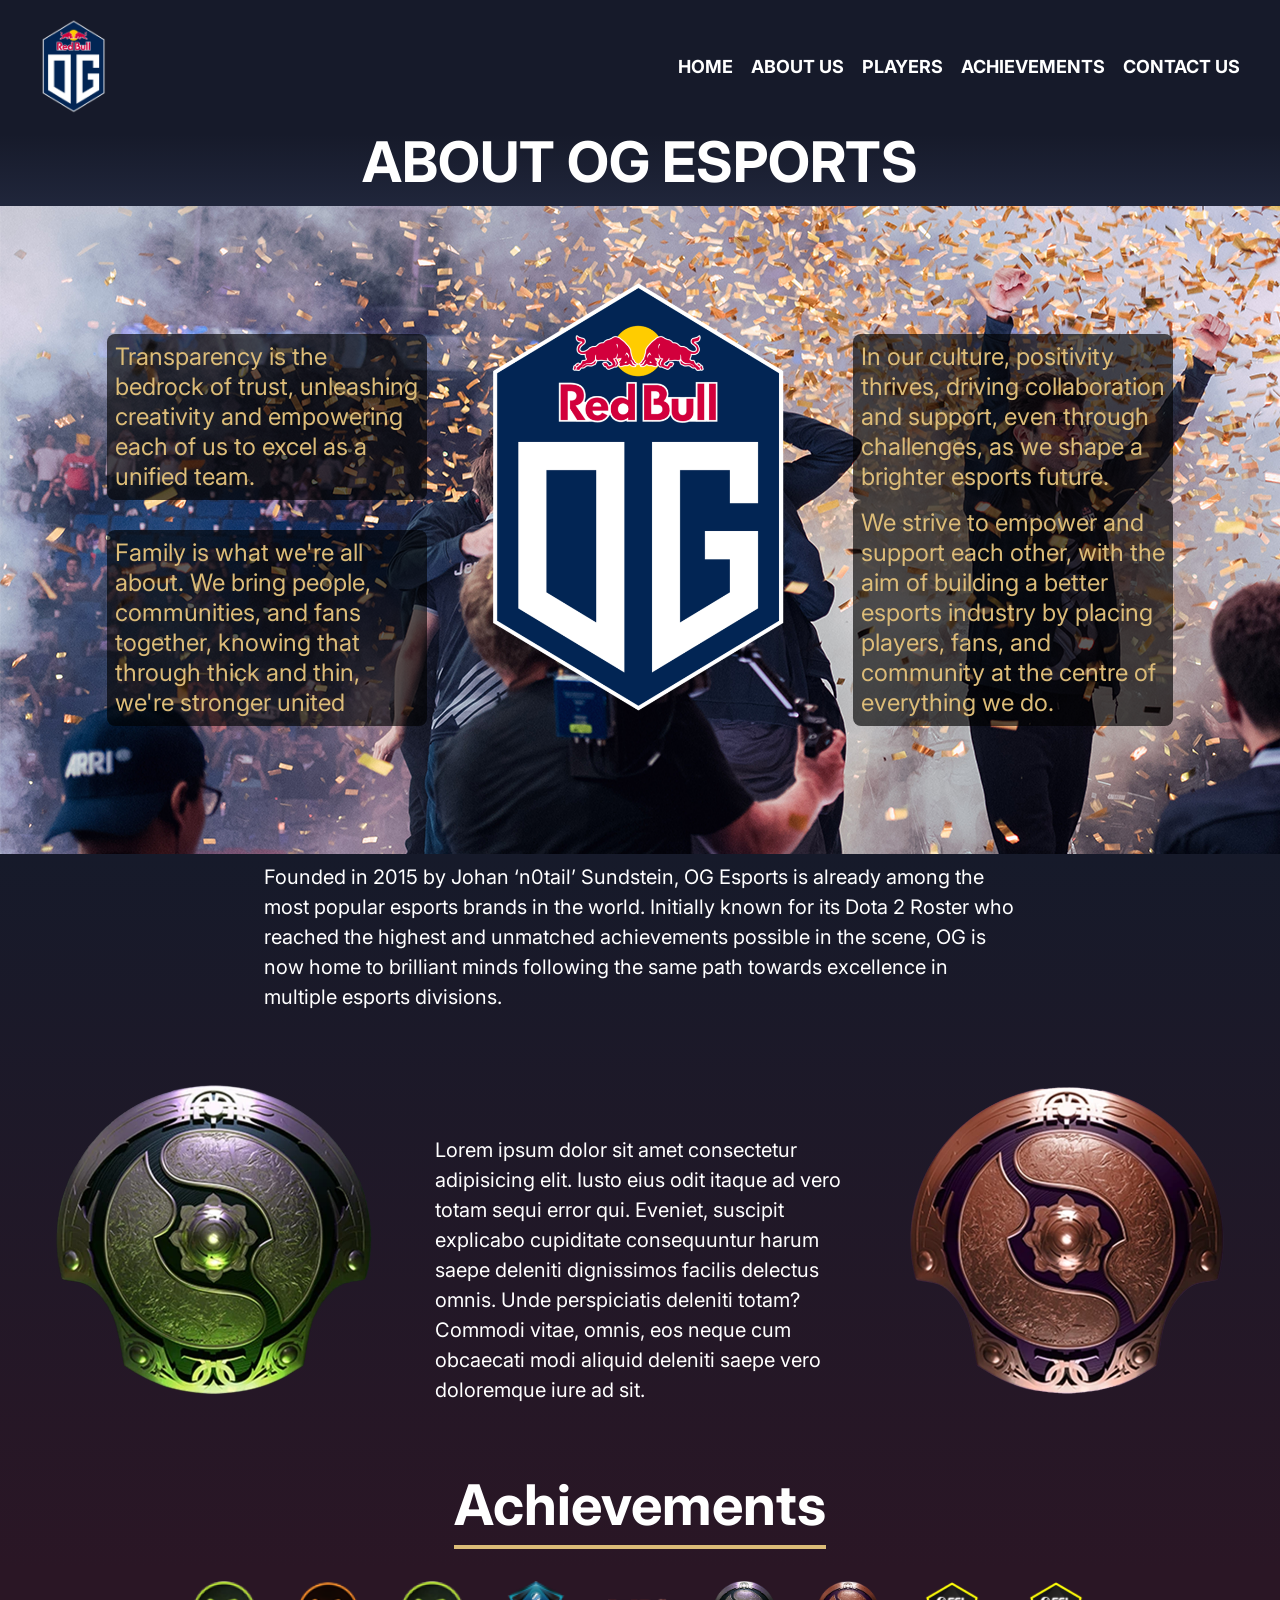
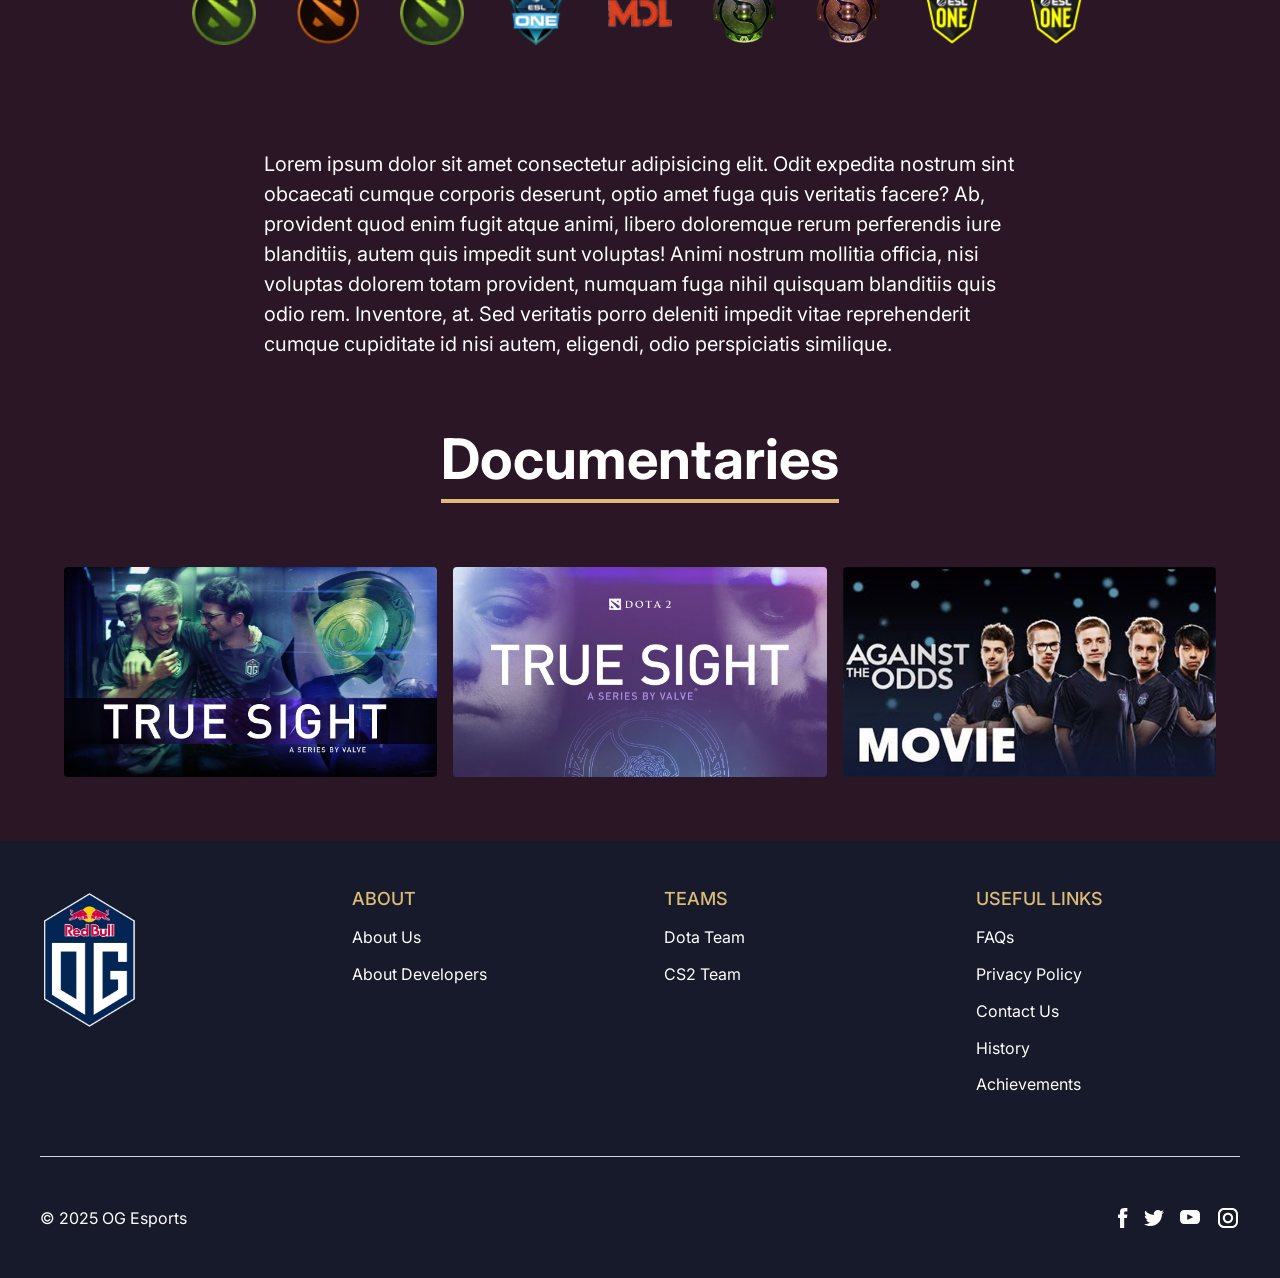
==== about.html @ 4c825ca4 "many improvements" ====
<!DOCTYPE html>
<html lang="en">
<head>
    <meta charset="UTF-8">
    <meta name="viewport" content="width=device-width, initial-scale=1.0">
    <title>About Us</title>
    <link rel="stylesheet" href="style.css">
    <link rel="icon" type="image/x-icon" href="media/og_logo_square_small.png">
</head>
<body>
    <div class="wrapper">
        <header class="header">
            <div class="header__container">
                <a href="index.html" class="header__logo">
                    <img src="media/og_logo_2020.png" alt="logo">
                </a>
                <nav class="header__navbar navbar-header">
                    <ul class="navbar-header__list list-navbar-header">
                        <li class="list-navbar-header__item">
                            <a href="#" class="list-navbar-header__link">home</a>
                        </li>
                        <li class="list-navbar-header__item">
                            <a href="#" class="list-navbar-header__link">about us</a>
                        </li>
                        <li class="list-navbar-header__item">
                            <a href="#" class="list-navbar-header__link">players</a>
                        </li>
                        <li class="list-navbar-header__item">
                            <a href="#" class="list-navbar-header__link">achievements</a>
                        </li>
                        <li class="list-navbar-header__item">
                            <a href="#" class="list-navbar-header__link">contact us</a>
                        </li>
                    </ul>
                </nav>
                <button class="icon-menu"><span></span></button>
            </div>
        </header>
    
        <main>
            <header id="about_header">
                <h1>About OG Esports</h1>
                </header>
                <div id="about_top_wrap">
                    <div id="about_top_side_left">
                        <p>Transparency is the bedrock of trust, unleashing creativity and empowering each of us to excel as a unified team.</p>
                        <p>Family is what we're all about. We bring people, communities, and fans together, knowing that through thick and thin, we're stronger united</p>
                    </div>
                    <img src="media/og_logo_2020.png" alt="">
                    <div id="about_top_side_right">
                        <p>In our culture, positivity thrives, driving collaboration and support, even through challenges, as we shape a brighter esports future.</p>
                        <p>We strive to empower and support each other, with the aim of building a better esports industry by placing players, fans, and community at the centre of everything we do.</p>
                    </div>
                </div>
                <div class="main_gradient">
                <div id="about_mid_wrap">
                    <p>Founded in 2015 by Johan ‘n0tail’ Sundstein, OG Esports is already among the most popular esports brands in the world. Initially known for its Dota 2 Roster who reached the highest and unmatched achievements possible in the scene, OG is now home to brilliant minds following the same path towards excellence in multiple esports divisions.</p>
                    <div id="about_mid_inner_wrap">
                        <img src="media/aegis8.png" alt="">
                        <p>Lorem ipsum dolor sit amet consectetur adipisicing elit. Iusto eius odit itaque ad vero totam sequi error qui. Eveniet, suscipit explicabo cupiditate consequuntur harum saepe deleniti dignissimos facilis delectus omnis. Unde perspiciatis deleniti totam? Commodi vitae, omnis, eos neque cum obcaecati modi aliquid deleniti saepe vero doloremque iure ad sit.</p>
                        <img src="media/aegis9.png" alt="">
                    </div>
                    <div class="history_title">
                        <h2>Achievements</h2>
                    </div>
                    <div id="achievements_wrap">
                        <div>
                            <img src="media/major_1.png" alt="" class="achievements_img">
                            <p class="achievements_dropdown">Frankfurt Major 2015</p>
                        </div>
                        <div>
                            <img src="media/major_2.png" alt="" class="achievements_img">
                            <p class="achievements_dropdown">Manila Major 2016</p>
                        </div>
                        <div>
                            <img src="media/major_1.png" alt="" class="achievements_img">
                            <p class="achievements_dropdown">Boston Major 2016</p>
                        </div>
                        <div>
                            <img src="media/major_3.png" alt="" class="achievements_img">
                            <p class="achievements_dropdown">Kiyv Major 2017</p>
                        </div>
                        <div>
                            <img src="media/mdl.png" alt="" class="achievements_img">
                            <p class="achievements_dropdown">MDL Macau 2017</p>
                        </div>
                        <div>
                            <img src="media/aegis8.png" alt="" class="achievements_img">
                            <p class="achievements_dropdown">The international 2018</p>
                        </div>
                        <div>
                            <img src="media/aegis9.png" alt="" class="achievements_img">
                            <p class="achievements_dropdown">The international 2019</p>
                        </div>
                        <div>
                            <img src="media/ESL_One.png" alt="" class="achievements_img">
                            <p class="achievements_dropdown">ESL One Stockholm Major 2022</p>
                        </div>
                        <div>
                            <img src="media/ESL_One.png" alt="" class="achievements_img">
                            <p class="achievements_dropdown">ESL One Malaysia 2022</p>
                        </div>
                    </div>
                    <p>Lorem ipsum dolor sit amet consectetur adipisicing elit. Odit expedita nostrum sint obcaecati cumque corporis deserunt, optio amet fuga quis veritatis facere? Ab, provident quod enim fugit atque animi, libero doloremque rerum perferendis iure blanditiis, autem quis impedit sunt voluptas! Animi nostrum mollitia officia, nisi voluptas dolorem totam provident, numquam fuga nihil quisquam blanditiis quis odio rem. Inventore, at. Sed veritatis porro deleniti impedit vitae reprehenderit cumque cupiditate id nisi autem, eligendi, odio perspiciatis similique.</p>
                    <div class="history_title">
                        <h2>Documentaries</h2>
                    </div>
                    <div id="doc_wrap">
                        <a href="https://www.youtube.com/watch?v=Bv4CqIxqTMA"><img src="media/ts1.jpg" alt=""></a>
                        <a href="https://www.youtube.com/watch?v=ceQ2XFS1tUo"><img src="media/ts2.jpg" alt=""></a>
                        <a href="https://www.youtube.com/watch?v=bdgTa9ni4S8"><img src="media/ts3.jpg" alt=""></a>
                    </div>
                </div>
            </div>
        </main>
    
        <footer class="footer">
            <div class="footer__container">
                <div class="footer__top top-footer">
                    <div class="top-footer__items">
                        <a href="index.html" class="top-footer__logo">
                            <img src="media/og_logo_2020.png" alt="logo">
                        </a>
                        <div class="top-footer__item">
                            <h4 class="top-footer__title">about</h4>
                            <ul class="top-footer__list list-top-footer">
                                <li class="list-top-footer__item">
                                    <a href="#" class="list-top-footer__link">about us</a>
                                </li>
                                <li class="list-top-footer__item">
                                    <a href="#" class="list-top-footer__link">about developers</a>
                                </li>
                            </ul>
                        </div>
                        <div class="top-footer__item">
                            <h4 class="top-footer__title">teams</h4>
                            <ul class="top-footer__list list-top-footer">
                                <li class="list-top-footer__item">
                                    <a href="#" class="list-top-footer__link">dota team</a>
                                </li>
                                <li class="list-top-footer__item">
                                    <a href="#" class="list-top-footer__link">CS2 team</a>
                                </li>
                            </ul>
                        </div>
                        <div class="top-footer__item">
                            <h4 class="top-footer__title">useful links</h4>
                            <ul class="top-footer__list list-top-footer">
                                <li class="list-top-footer__item">
                                    <a href="#" class="list-top-footer__link">FAQs</a>
                                </li>
                                <li class="list-top-footer__item">
                                    <a href="#" class="list-top-footer__link">Privacy policy</a>
                                </li>
                                <li class="list-top-footer__item">
                                    <a href="#" class="list-top-footer__link">Contact us</a>
                                </li>
                                <li class="list-top-footer__item">
                                    <a href="#" class="list-top-footer__link">History</a>
                                </li>
                                <li class="list-top-footer__item">
                                    <a href="#" class="list-top-footer__link">achievements</a>
                                </li>
                            </ul>
                        </div>
                    </div>
                </div>
                <div class="footer__bottom bottom-footer">
                    <div class="bottom-footer__privacy">&copy; 2025 OG Esports</div>
                    <ul class="bottom-footer__list list-bottom-footer">
                        <li class="list-bottom-footer__item">
                            <a href="https://www.facebook.com/OGDota2/" class="list-bottom-footer__link">
                                <img src="media/facebook.svg" alt="facebook">
                            </a>
                        </li>
                        <li class="list-bottom-footer__item">
                            <a href="https://x.com/ogesports" class="list-bottom-footer__link">
                                <img src="media/twitter.svg" alt="twitter">
                            </a>
                        </li>
                        <li class="list-bottom-footer__item">
                            <a href="https://www.youtube.com/channel/UC0lxu2TmzhqJBkYvqTXVAsw" class="list-bottom-footer__link">
                                <img src="media/youtube.svg" alt="youtube">
                            </a>
                        </li>
                        <li class="list-bottom-footer__item">
                            <a href="https://www.instagram.com/ogesports/" class="list-bottom-footer__link">
                                <img src="media/instagram.svg" alt="instagram">
                            </a>
                        </li>
                    </ul>
                </div>
            </div>
        </footer>
    </div>
    <script src="script.js" defer></script>
</body>
</html>
---- style.css ----
@import url('https://fonts.googleapis.com/css2?family=Inter:ital,opsz,wght@0,14..32,100..900;1,14..32,100..900&family=Roboto:ital,wght@0,100..900;1,100..900&display=swap');
@import url("reset.css");
html{
    scroll-behavior: smooth
}
.wrapper {
    display: flex;
    flex-direction: column;
    min-height: 100%;
    overflow: clip;
}

body{
    font-family: Inter, sans-serif;
}

.wrapper main {
    flex: 1 1 auto;
}

[class*="__container"] {
    max-width: 1232px;
    margin: 0 auto;
    padding-inline: 1rem;
}

.header {
    background-color: #161A2A;
    top: 0;
    left: 0;
    z-index: 50;
    width: 100%;
    padding-block: 18px;
}

.header__container {
    display: flex;
    align-items: center;
    justify-content: space-between;
    column-gap: 1rem;
}

.header__logo {
    position: relative;
    z-index: 3;
    aspect-ratio: 68 / 98;
    width: 68px;
}

.header__logo img {
    max-width: 100%;
    object-fit: contain;
    overflow: hidden;
}

.list-navbar-header {
    display: flex;
    align-items: center;
    column-gap: 18px;
}

.list-navbar-header__link {
    color: #fff;
    text-transform: uppercase;
    font-size: 18px;
    font-weight: 700;
    position: relative;
}

.list-navbar-header__link::before {
    content: '';
    background-color: #fff;
    display: block;
    position: absolute;
    bottom: -5px;
    left: 0;
    width: 0;
    height: 3px;
    transition: all 0.3s ease-in-out;
}

.list-navbar-header__link:hover.list-navbar-header__link::before {
    width: 100%;
}

.icon-menu {
    display: none;
}

/* main */
main{
    min-height: 37.5rem;
}
main .main_gradient{
    background-image: linear-gradient(#161A2A,#2A1625 45%);
    min-height: 37.5rem;
}


/* history */
#history_header{
    display: flex;
    justify-content: center;
}
#history_title{
    color: #fff;
    text-align: center;
    font-size: 3.5rem;
    font-weight: bold;
    display: inline-block;
    border-bottom: solid #dcbc78 4px;
    padding-bottom: 0.75rem;
}

#history_wrapper{
    display: grid;
    grid-template-columns: 1fr 4fr;
    gap: 4rem;
    padding: 6rem;
    padding-top: 4rem;
    color: #fff;
}
#history_years{
    display: flex;
    flex-direction: column;
    gap: 1rem;
    position: sticky;
    top: 5%;
    align-self: flex-start;
}
#history_years a{
    background-color: #161A2A;
    border: 2px #dcbc78 solid;
    text-align: center;
    padding: 1rem 0;
    font-weight: bold;
    display: inline-block;
    margin: 0 17.5%;
}
.year_title_top{
    margin-top: 0 !important;
}
.year_title{
    font-size: 3rem;
    font-weight: bold;
    margin-bottom: 2rem;
    margin-left: 2rem;
    margin-top: 1rem;
    border-top: #dcbc78 solid 4px;
    display: inline-block;
    padding-top: 0.5rem;
}
.history_article1{
    display: grid;
    grid-template-columns: 4fr 3fr;
    gap: 2rem;
}
.history_article1 img{
    max-width: 75%;
    height: auto;
    display: block;
    border-radius: 0.5rem;
}
.history_article1 p{
    line-height: 175%;
    margin-bottom: 1rem;
}
.history_article2{
margin-right: 20%;
}
.history_article2 img{
    max-width: 75%;
    height: auto;
    border-radius: 1rem;
    display: block;
}
.history_article2 p{
    line-height: 175%;
    margin-bottom: 1rem;
}
.history_banner{
    width: 75%;
    height: auto;
    margin-left: 5%;
    border-radius: 0.5rem;
    margin-bottom: 1.5rem;
}
.year_selected{
    background-color: #0c0f1d !important;
}
/* about */
#about_header{
    display: flex;
    justify-content: center;
    background-image: linear-gradient(#161A2A,#20263b);
}
#about_header h1{
    text-transform: uppercase;
    color: #fff;
    text-align: center;
    font-size: 3.5rem;
    font-weight: bold;
    display: inline-block;
    /* border-bottom: solid #dcbc78 4px; */
    padding-bottom: 1rem;
}
#about_top_wrap{
    padding: 4rem 0;
    display: grid;
    grid-template-columns: 1fr 1fr 1fr;
    background-image: url(media/about.png);
}

#about_top_wrap img{
    height: auto;
    max-width: 75%;
    margin-left: auto;
    margin-right: auto;
}
#about_top_side_left{
    display: flex;
    flex-direction: column;
    justify-content: space-between;
    margin: 15% 25%;
    margin-right: 0;
}
#about_top_side_right{
    display: flex;
    flex-direction: column;
    justify-content: space-between;
    margin: 15% 25%;
    margin-left: 0;
}
#about_top_wrap p {
    font-size: 1.5rem;
    color: #dcbc78;
    line-height: 125%;
    background-color: #000000a4;
    padding: 0.5rem;
    border-radius: 0.5rem;
}
#about_mid_wrap p{
    font-size: 1.25rem;
    color: #fff;
    line-height: 150%;
    padding: 0.5rem;
    border-radius: 0.5rem;
    margin: 0 20%;
}
#about_mid_inner_wrap{
    margin-top: 4rem;
    display: grid;
    grid-template-columns: 1fr 1fr 1fr;
}
#about_mid_inner_wrap img{
    height: auto;
    width: 75%;
    margin: 0 auto;
}
#about_mid_inner_wrap p{
    margin: 0;
    margin-top: 10%;
}
#achievements_wrap{
    margin-top: 2rem;
    margin-bottom: 6rem;
    display: flex;
    justify-content: center;
    gap: 2.5rem;
}
#achievements_wrap img{
    height: auto;
    width: 4rem;
}
.history_title{
    display: flex;
    justify-content: center;
}

.history_title h2{
    color: #fff;
    text-align: center;
    font-size: 3.5rem;
    font-weight: bold;
    display: inline-block;
    border-bottom: solid #dcbc78 4px;
    padding-bottom: 0.75rem;
    margin-top: 4rem;
}
.achievements_img{
    position: relative;
    transition: ease 300ms;
}
.achievements_dropdown{
    position: absolute;
    transform: translate(-37.5%, 1rem);
    background-color: #00000044;
    margin: 0 !important;
    padding: 1rem !important;
    z-index: 1;
    text-align: center;
    overflow: hidden;
    transition: ease 250ms;
    opacity: 0;
}
.achievements_img:hover + .achievements_dropdown{
    opacity: 1;
    transition: ease 250ms;
}
.achievements_img:hover{
    transform: translateY(-0.5rem);
    transition: ease 300ms;
}
#doc_wrap{
    margin: 0 5%;
    margin-top: 4rem;
    padding-bottom: 4rem;
    display: grid;
    grid-template-columns: 1fr 1fr 1fr;
    gap: 1rem;
}
#doc_wrap img{
    height: auto;
    max-width: 100%;
    border-radius: 0.25rem;
    transition: ease 250ms;
}
#doc_wrap img:hover{
    filter: brightness(0.675);
    transition: ease 250ms;
}
/* footer */

.footer {
    padding-block: 48px;
    background-color: #161A2A;
    color: #fff;
}

.top-footer {
    padding-bottom: 60px;
}

.top-footer__items {
    display: grid;
    grid-template-columns: repeat(auto-fit, minmax(min(217px, 100%), 1fr));
    gap: 48px;
    align-items: start;
}

.top-footer__logo {
    max-width: 100px;
}

.top-footer__logo img {
    max-width: 100%;
    object-fit: contain;
}

.top-footer__title {
    color: #dcbc78;
    font-weight: 500;
    font-size: 18px;
    line-height: 1.12; /* 18/16 */
    text-transform: uppercase;
    position: relative;
}

.top-footer__title::after {
    content: "";
    background-image: url("./media/arrow.svg");
    background-repeat: no-repeat;
    background-size: contain;
    width: 12px;
    min-height: 12px;
    position: absolute;
    display: none; 
    transition: transform 0.2s;
}

.top-footer__title:not(:last-child) {
    margin-bottom: 18px;
}

.list-top-footer {
    display: grid;
    row-gap: 15px;
}

.list-top-footer__link {
    line-height: 1.37;
    text-transform: capitalize;
    position: relative;
}

.list-top-footer__link::before {
    content: '';
    background-color: #fff;
    display: block;
    position: absolute;
    bottom: -5px;
    left: 0;
    width: 0;
    height: 3px;
    transition: all 0.3s ease-in-out;
}

.list-top-footer__link:hover.list-top-footer__link::before {
    width: 100%;
}

.bottom-footer {
    padding-top: 49px;
    border-top: 1px solid #CBD5E1;
    display: flex;
    justify-content: space-between;
    align-items: center;
    column-gap: 16px;
    row-gap: 24px;
}

.list-bottom-footer {
    display: flex;
    align-items: center;
    gap: 16px;
    flex-wrap: wrap;
}

.list-bottom-footer__link img {
    transition: transform 0.4s;
    aspect-ratio: 1 / 1;
    max-width: 100%;
}

.list-bottom-footer__link:hover img {
    transform: scale(1.3);
}



@media (max-width: 767.98px) {
    .navbar-header {
        position: fixed;
        top: 0;
        left: -100%;
        width: 100%;
        height: 100%;
        background-color: #161A2A;
        padding-top: 175px;
        padding-bottom: 30px;
        padding-inline: 15px;
        overflow: auto;
        transition: left 0.3s;
    }

    .navbar-header::before {
        content: "";
        position: fixed;
        z-index: 10;
        height: 128px;
        width: 100%;
        top: 0;
        left: 0;
        visibility: hidden;
        transition: visibility 0.3s;
        background-color: #0c0f1d;
        box-shadow:
			0px 25px 50px -12px rgba(0, 0, 0, 0.25),
			0px 0px 15px 0px rgba(0, 0, 0, 0.07);
    }

    .list-navbar-header {
        padding-top: 30px;
        flex-direction: column;
        column-gap: 0;
        justify-content: center;
        align-items: flex-end;
        row-gap: 27px;
    }

    .list-navbar-header__link {
        font-size: 25px;
    }

    .icon-menu {
        display: block;
        width: 48px;
        height: 48px;
        position: relative;
        z-index: 3;
    }

    .icon-menu::before,
    .icon-menu::after,
    .icon-menu span {
        display: block;
        content: "";
        position: absolute;
        height: 2px;
        width: 100%;
        background-color: #fff;
        border-radius: 8px;
        transition: transform 0.4s;
    }


    .icon-menu::before {
        top: 10px;
        left: 0px;
    }

    .icon-menu::after {
        bottom: 10px;
        right: 0px;
    }
    .icon-menu span {
        top: 50%;
        left: 50%;
        transform: translate(-50%, -50%);
    }

    .open-menu .navbar-header {
        left: 0;
    }
    .open-menu .navbar-header::before {
        visibility: visible;
    }
    .open-menu .icon-menu span {
        transform: translate(-50%, -50%) rotate(45deg);
    }

    .open-menu .icon-menu::before {
        transform: rotate(45deg);
        top: 50%; 
    }

    .open-menu .icon-menu::after {
        transform: rotate(-45deg);
        bottom: 50%; 
    }
    #history_wrapper{
        display: block;
        padding: 0.75rem;
    }
    #history_wrapper p{
        font-size: 1.25rem;
    }
    #history_years{
        display: none;
    }
    #history_title{
        margin-top: 1rem;
        font-size: 2rem;
        line-height: 125%;
    }
    .year_title_top{
        border: 0;
    }
    .history_article1{
        display: block;
    }
    .history_article2 {
        margin: 0;
    }
    .history_article1 img{
        display: none;
    }
    .history_banner{
        width: 95%;
        margin-left: auto;
        margin-right: auto;
        display: block;
    }
    .year_title{
        margin-left: 37.5%;
        text-align: center;
        
    }
}

@media (max-width: 600px) {
    .bottom-footer {
        flex-direction: column;
    }
    .bottom-footer__privacy {
        font-size: 14px;
        text-align: center;
    }
}

@media (max-width: 513px) {
    .top-footer__items {
        justify-items: stretch;
        text-align: center;
    }

    .top-footer__logo {
        justify-self: center;
    }

    .top-footer__title {
        width: 100%;
        border-top: 1px solid #CBD5E1;
        border-bottom: 1px solid #CBD5E1;
        padding-block: 15px;
    }

    .top-footer__title::after {
        display: block;
        top: 50%;
        right: 10px;
        transform: translate(0, -50%);
    }

    .list-top-footer {
        max-height: 0;
        overflow: hidden;
        transition: max-height 0.2s ease-out;
    }

    .top-footer__title.active.top-footer__title::after {
        transform: rotate(90deg);
    }

}
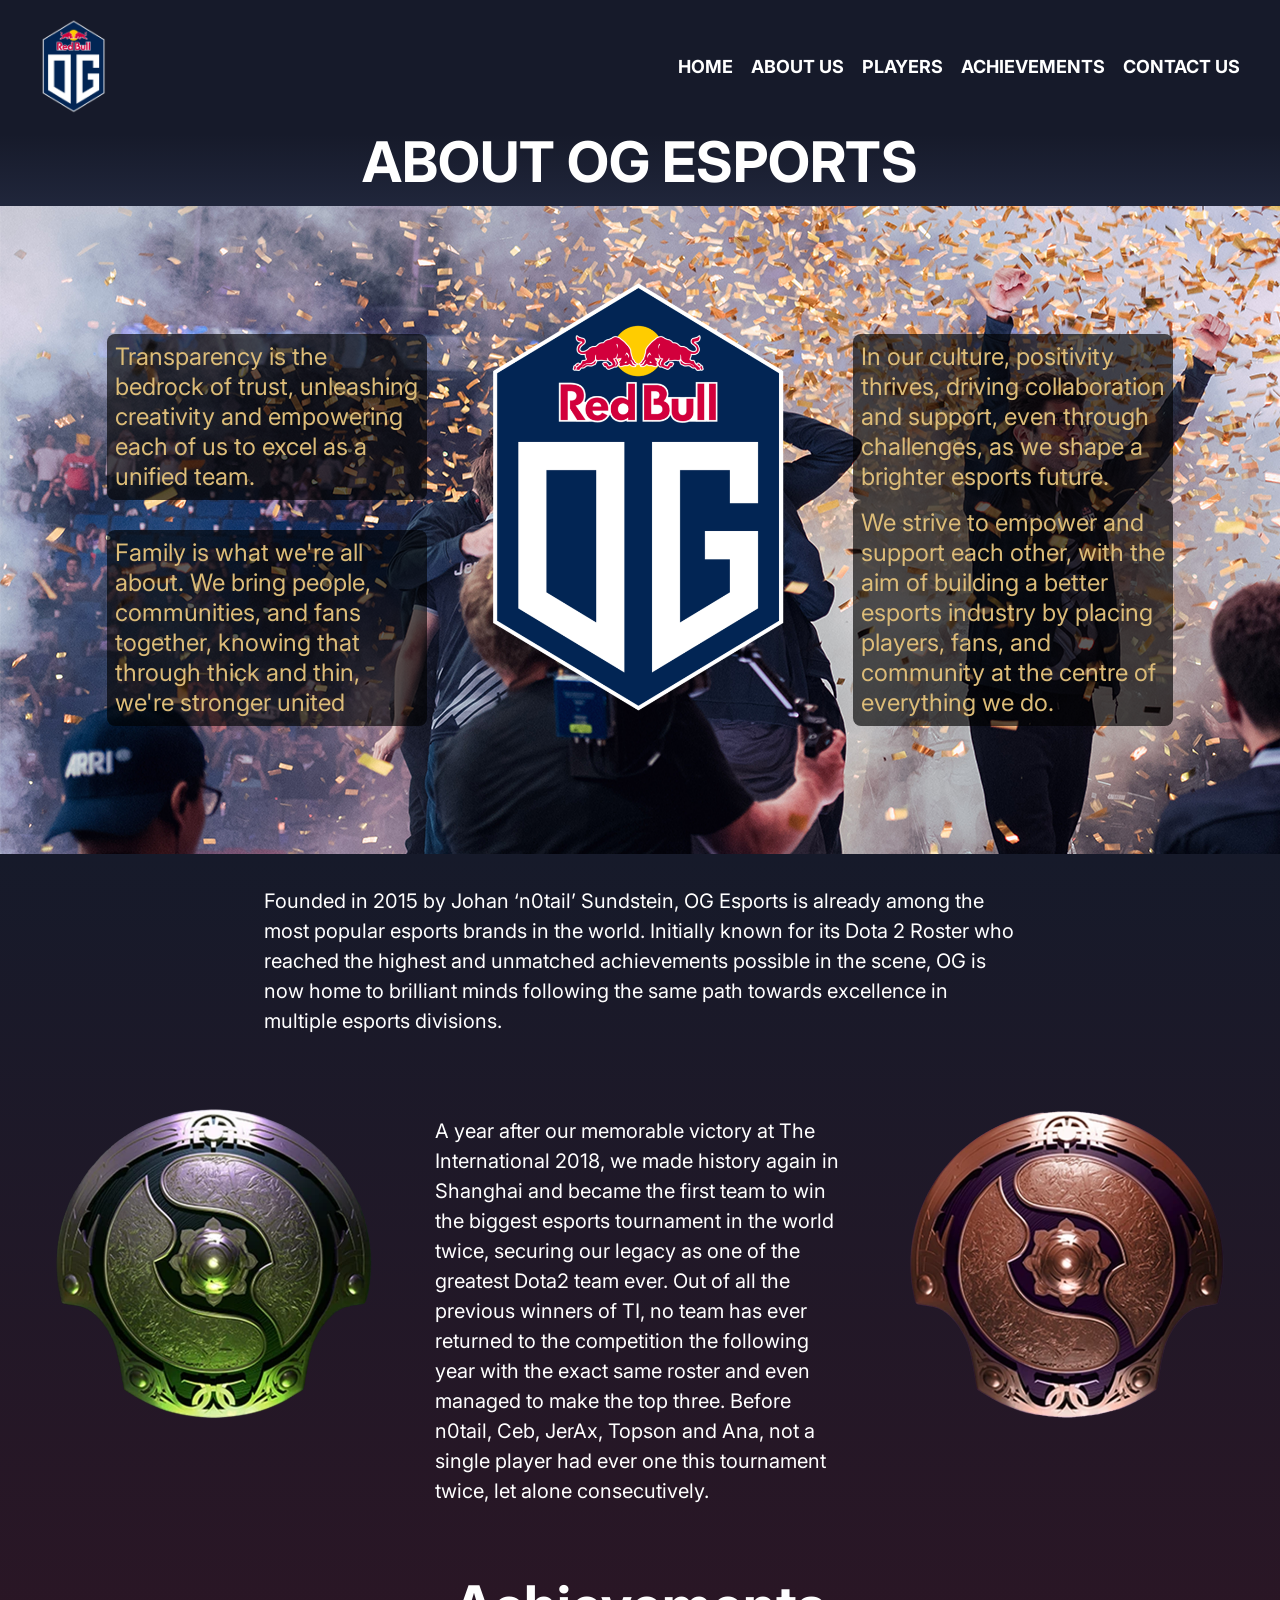
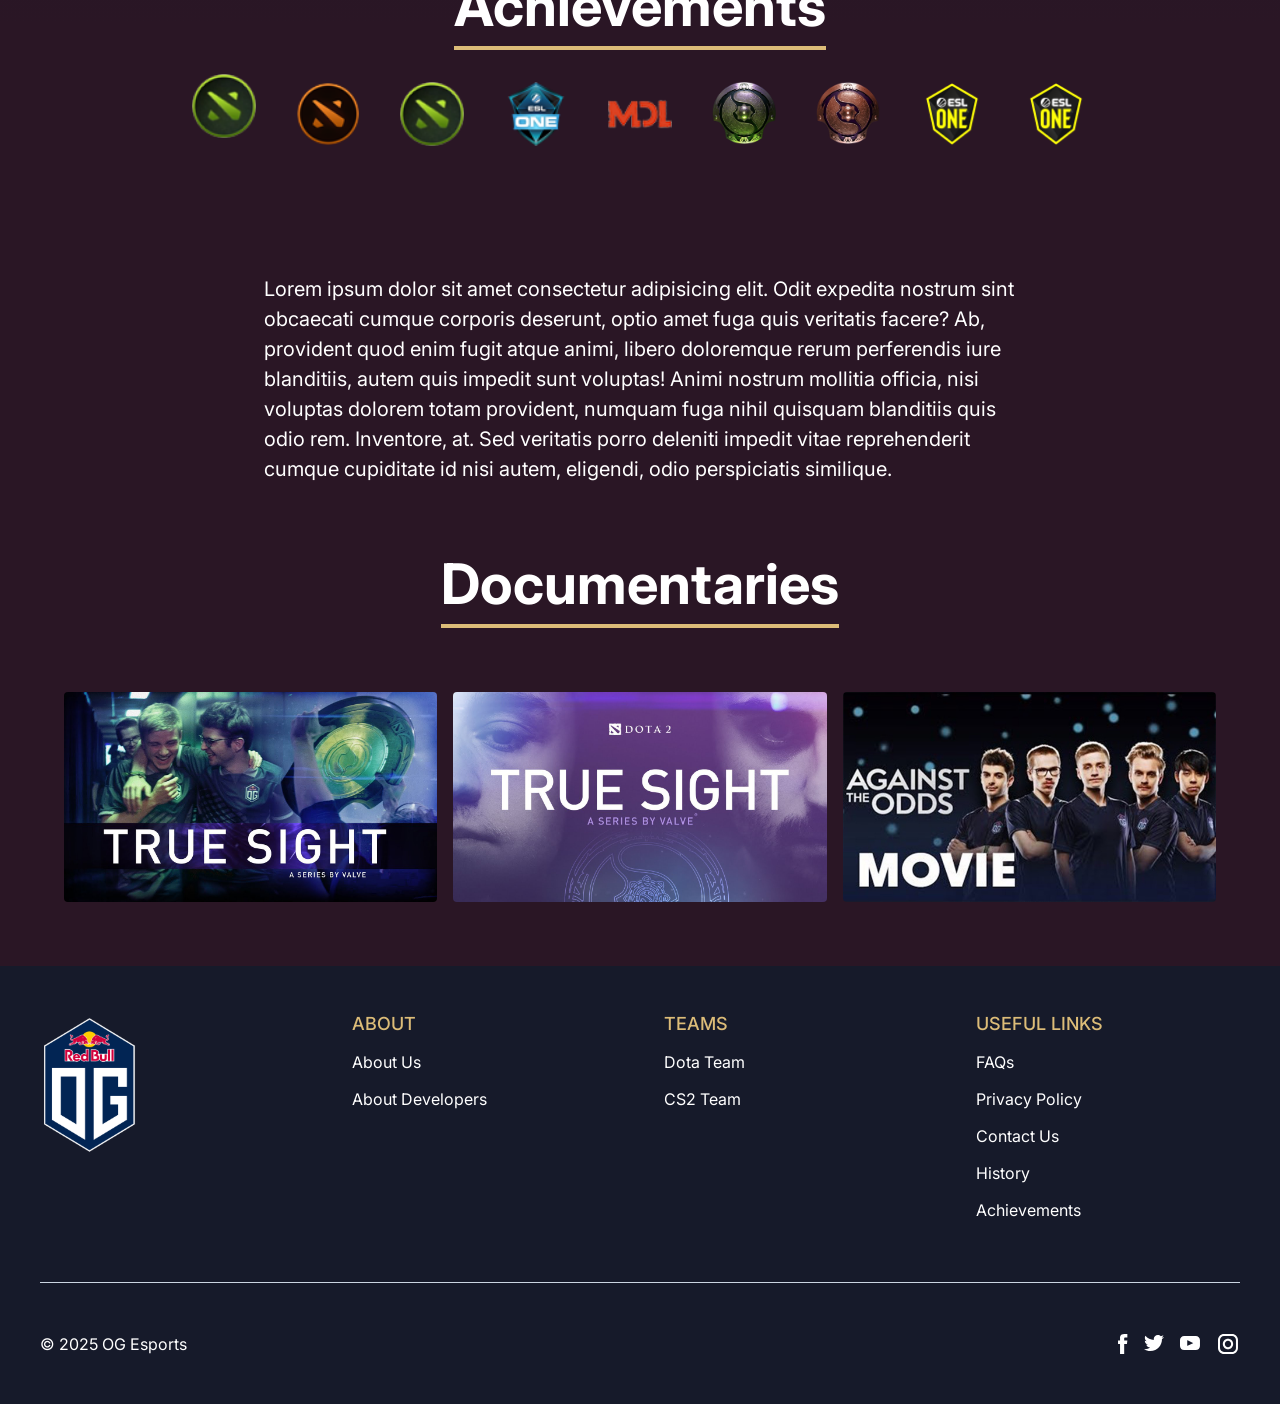
==== commit cd0014dc: "add part of the text and a script to make achievement images move up after an interval" ====
--- a/about.html
+++ b/about.html
@@ -57,7 +57,7 @@
                     <p>Founded in 2015 by Johan ‘n0tail’ Sundstein, OG Esports is already among the most popular esports brands in the world. Initially known for its Dota 2 Roster who reached the highest and unmatched achievements possible in the scene, OG is now home to brilliant minds following the same path towards excellence in multiple esports divisions.</p>
                     <div id="about_mid_inner_wrap">
                         <img src="media/aegis8.png" alt="">
-                        <p>Lorem ipsum dolor sit amet consectetur adipisicing elit. Iusto eius odit itaque ad vero totam sequi error qui. Eveniet, suscipit explicabo cupiditate consequuntur harum saepe deleniti dignissimos facilis delectus omnis. Unde perspiciatis deleniti totam? Commodi vitae, omnis, eos neque cum obcaecati modi aliquid deleniti saepe vero doloremque iure ad sit.</p>
+                        <p>A year after our memorable victory at The International 2018, we made history again in Shanghai and became the first team to win the biggest esports tournament in the world twice, securing our legacy as one of the greatest Dota2 team ever. Out of all the previous winners of TI, no team has ever returned to the competition the following year with the exact same roster and even managed to make the top three. Before n0tail, Ceb, JerAx, Topson and Ana, not a single player had ever one this tournament twice, let alone consecutively.</p>
                         <img src="media/aegis9.png" alt="">
                     </div>
                     <div class="history_title">
@@ -65,7 +65,7 @@
                     </div>
                     <div id="achievements_wrap">
                         <div>
-                            <img src="media/major_1.png" alt="" class="achievements_img">
+                            <img src="media/major_1.png" alt="" class="achievements_img" id="about_image_first">
                             <p class="achievements_dropdown">Frankfurt Major 2015</p>
                         </div>
                         <div>
--- a/style.css
+++ b/style.css
@@ -246,6 +246,7 @@
     padding: 0.5rem;
     border-radius: 0.5rem;
     margin: 0 20%;
+    padding-top: 2rem;
 }
 #about_mid_inner_wrap{
     margin-top: 4rem;
@@ -259,7 +260,7 @@
 }
 #about_mid_inner_wrap p{
     margin: 0;
-    margin-top: 10%;
+    padding-top: 0.5rem;
 }
 #achievements_wrap{
     margin-top: 2rem;
@@ -310,6 +311,11 @@
 .achievements_img:hover{
     transform: translateY(-0.5rem);
     transition: ease 300ms;
+}
+.achievements_img_idle{
+    transform: translateY(-0.5rem);
+    transition: ease 300ms;
+
 }
 #doc_wrap{
     margin: 0 5%;
@@ -576,6 +582,56 @@
         text-align: center;
         
     }
+    #about_header h1{
+        font-size: 2.5rem;
+        padding: 2rem 0;
+    }
+    #achievements_wrap{
+        flex-direction: column;
+        align-items: flex-start;
+    }
+    #achievements_wrap img{
+        margin-left: 1rem;
+    }
+    #achievements_wrap img:hover{
+        transform: translateY(0);
+    }
+    #achievements_wrap div{
+        display: flex;
+        justify-content: center;
+        gap: 1.5rem;
+    }
+    .achievements_dropdown{
+        position: static;
+        opacity: 1;
+        transform: translate(0, 0);
+        padding: 1rem 0.5rem !important;
+    }
+    #about_top_wrap{
+        grid-template-columns: 1fr;
+        background-image: url(media/about_mobile.png);
+    }
+    #about_top_wrap img{
+        grid-row: 1 / 2;
+    }
+    #about_top_side_left{
+        margin: 0 2.5%;
+    }
+    #about_top_side_right{
+        margin: 0 2.5%;
+    }
+    #about_top_wrap p{
+        margin-bottom: 2rem;
+    }
+    #about_mid_wrap p{
+        margin: 0 2.5%;
+    }
+    #about_mid_inner_wrap{
+        grid-template-columns: 1fr;
+    }
+    #doc_wrap{
+        grid-template-columns: 1fr;
+    }
 }
 
 @media (max-width: 600px) {
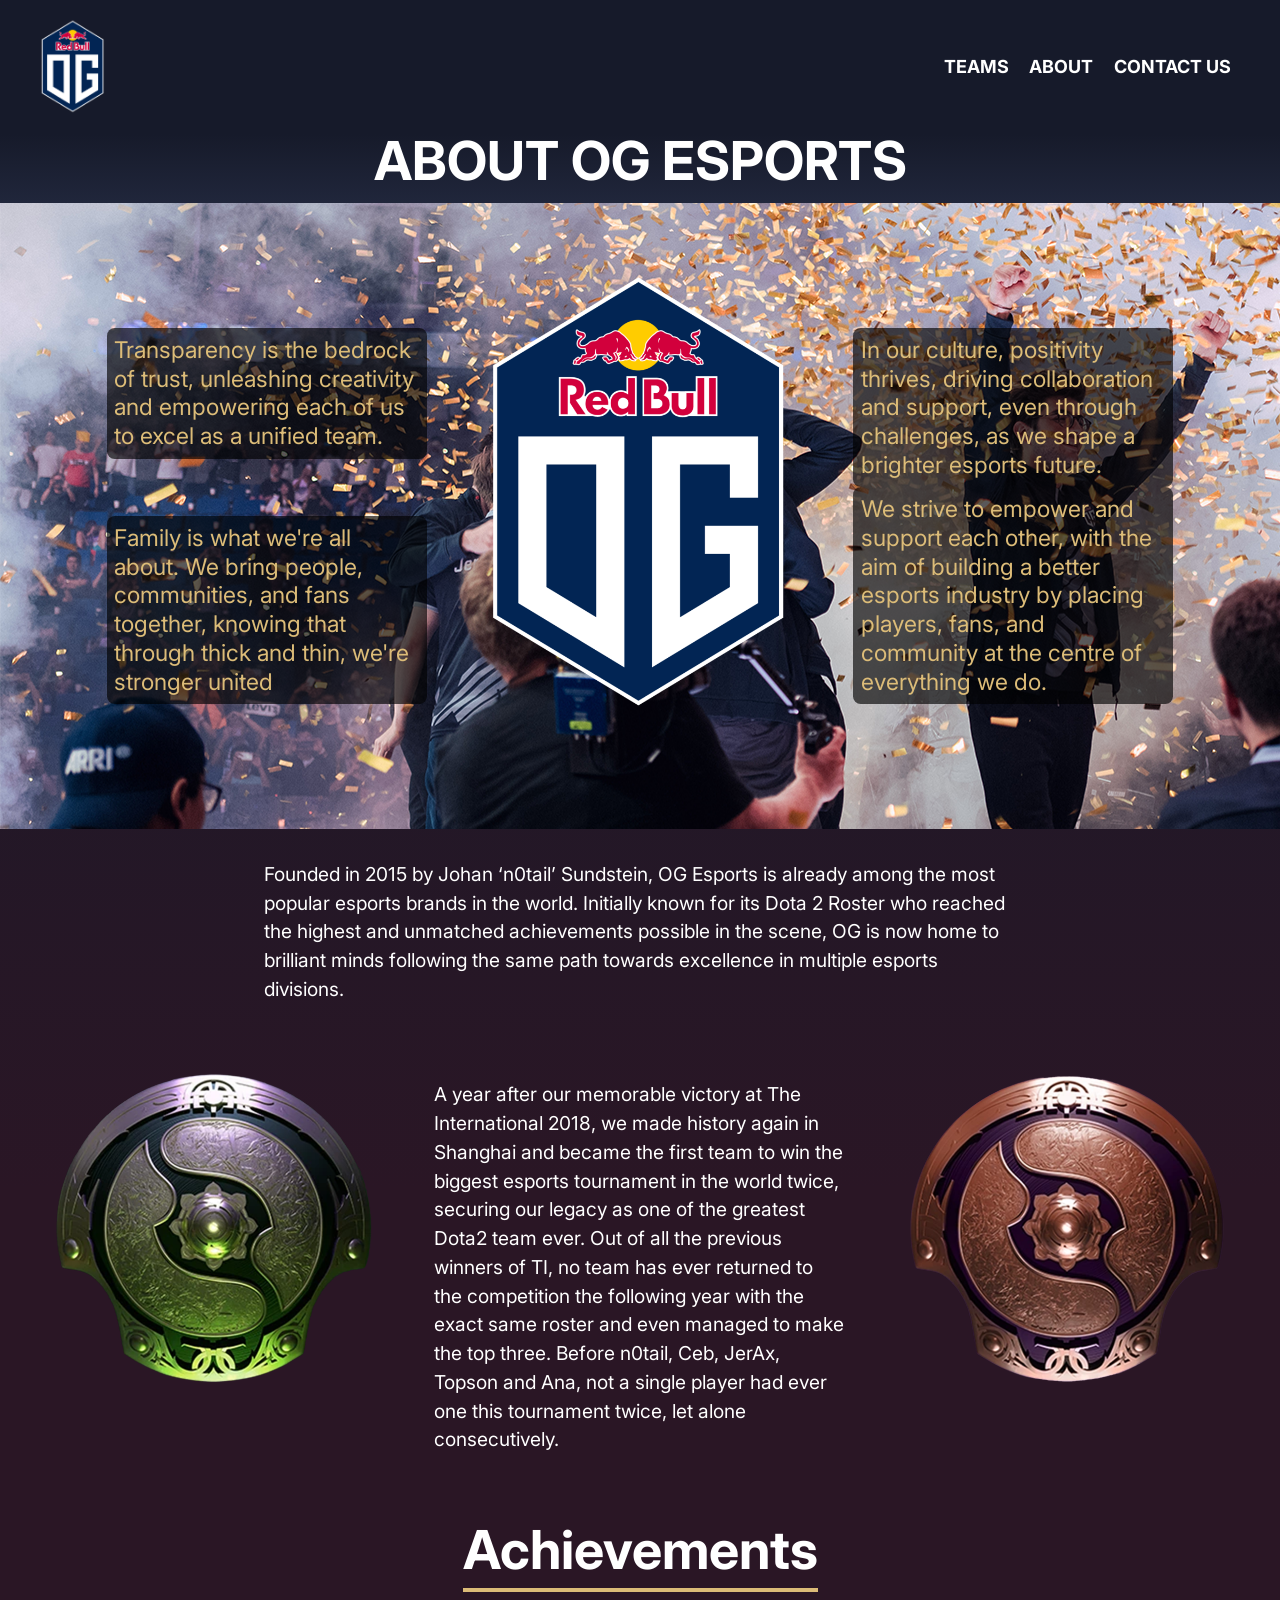
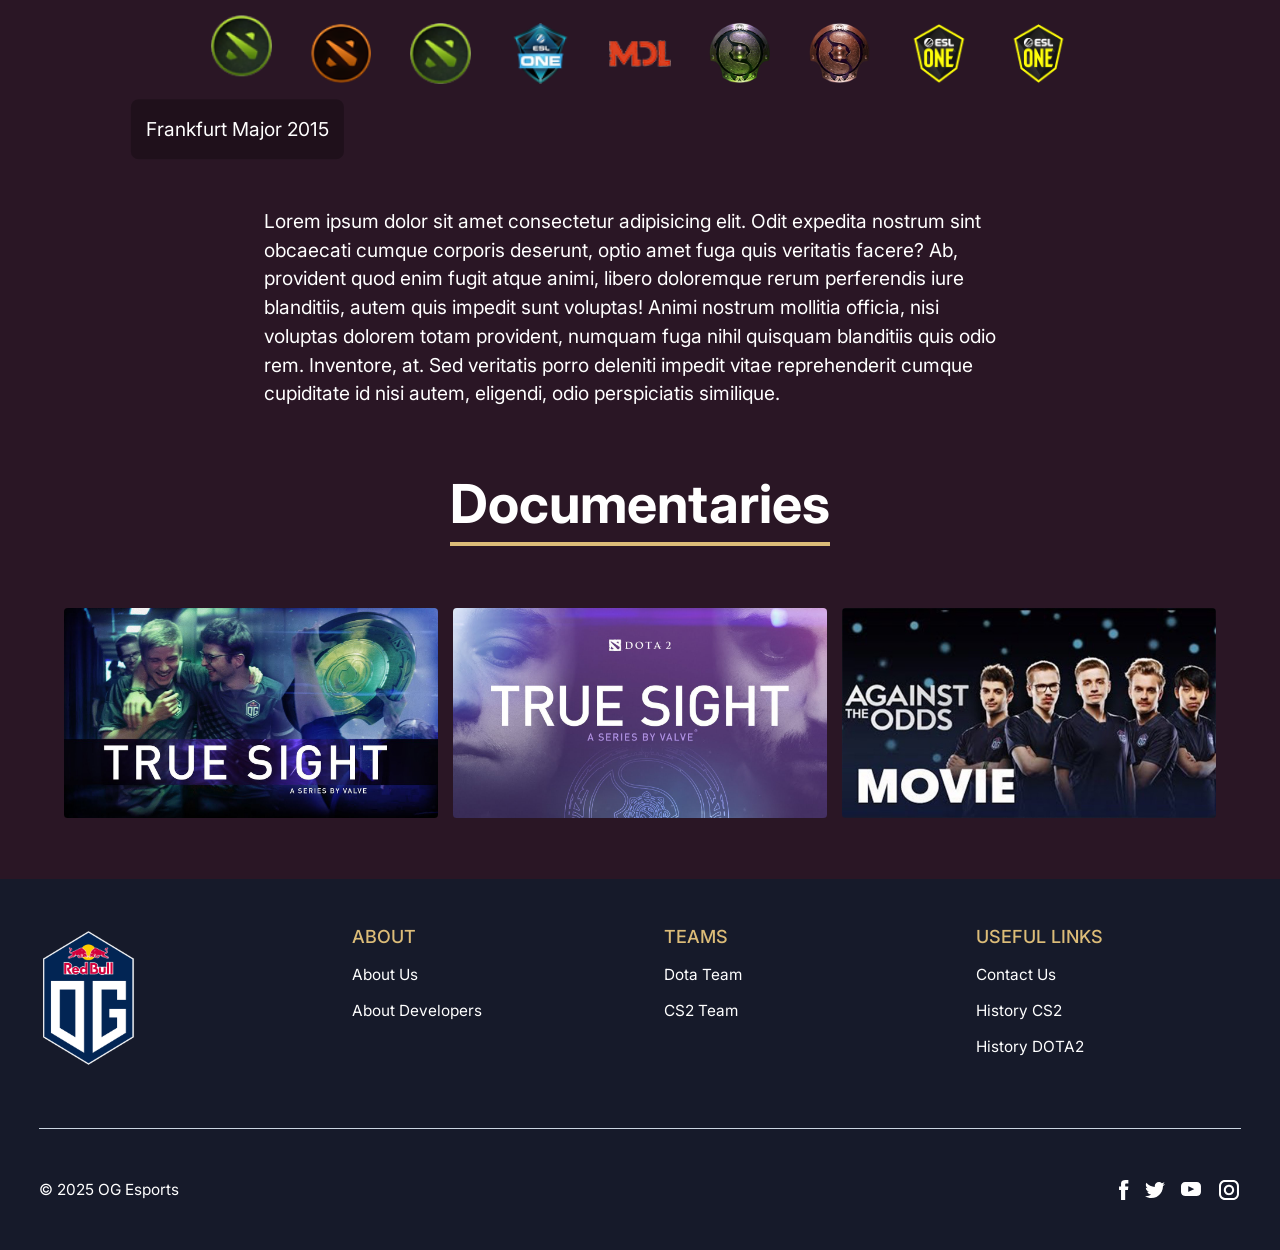
==== commit d37ed372: "fill links + drop bar" ====
--- a/about.html
+++ b/about.html
@@ -9,7 +9,7 @@
 </head>
 <body>
     <div class="wrapper">
-        <header class="header">
+        <header id="header" class="header">
             <div class="header__container">
                 <a href="index.html" class="header__logo">
                     <img src="media/og_logo_2020.png" alt="logo">
@@ -17,19 +17,24 @@
                 <nav class="header__navbar navbar-header">
                     <ul class="navbar-header__list list-navbar-header">
                         <li class="list-navbar-header__item">
-                            <a href="#" class="list-navbar-header__link">home</a>
+                            <a href="./teams_frontpage.html" class="list-navbar-header__link">Teams</a>
                         </li>
                         <li class="list-navbar-header__item">
-                            <a href="#" class="list-navbar-header__link">about us</a>
+                            <span class="list-navbar-header__link">About</span>
+                            <ul class="header__bottom-list">
+                                <li class="header__bottom-list-item">
+                                    <a class="header__bottom-list-link" href="./about.html">About Us</a>
+                                </li>
+                                <li class="header__bottom-list-item">
+                                    <a class="header__bottom-list-link" href="./history_cs.html">History CS2</a>
+                                </li>
+                                <li class="header__bottom-list-item">
+                                    <a class="header__bottom-list-link" href="./history.html">History DOTA2</a>
+                                </li>
+                            </ul>
                         </li>
                         <li class="list-navbar-header__item">
-                            <a href="#" class="list-navbar-header__link">players</a>
-                        </li>
-                        <li class="list-navbar-header__item">
-                            <a href="#" class="list-navbar-header__link">achievements</a>
-                        </li>
-                        <li class="list-navbar-header__item">
-                            <a href="#" class="list-navbar-header__link">contact us</a>
+                            <a href="./contacts.html" class="list-navbar-header__link">Contact us</a>
                         </li>
                     </ul>
                 </nav>
@@ -125,7 +130,7 @@
                             <h4 class="top-footer__title">about</h4>
                             <ul class="top-footer__list list-top-footer">
                                 <li class="list-top-footer__item">
-                                    <a href="#" class="list-top-footer__link">about us</a>
+                                    <a href="./about.html" class="list-top-footer__link">about us</a>
                                 </li>
                                 <li class="list-top-footer__item">
                                     <a href="#" class="list-top-footer__link">about developers</a>
@@ -136,10 +141,10 @@
                             <h4 class="top-footer__title">teams</h4>
                             <ul class="top-footer__list list-top-footer">
                                 <li class="list-top-footer__item">
-                                    <a href="#" class="list-top-footer__link">dota team</a>
+                                    <a href="./teams_dota2.html" class="list-top-footer__link">dota team</a>
                                 </li>
                                 <li class="list-top-footer__item">
-                                    <a href="#" class="list-top-footer__link">CS2 team</a>
+                                    <a href="./teams_cs2.html" class="list-top-footer__link">CS2 team</a>
                                 </li>
                             </ul>
                         </div>
@@ -147,19 +152,13 @@
                             <h4 class="top-footer__title">useful links</h4>
                             <ul class="top-footer__list list-top-footer">
                                 <li class="list-top-footer__item">
-                                    <a href="#" class="list-top-footer__link">FAQs</a>
+                                    <a href="./contacts.html" class="list-top-footer__link">Contact us</a>
                                 </li>
                                 <li class="list-top-footer__item">
-                                    <a href="#" class="list-top-footer__link">Privacy policy</a>
+                                    <a href="./history_cs.html" class="list-top-footer__link">History CS2</a>
                                 </li>
                                 <li class="list-top-footer__item">
-                                    <a href="#" class="list-top-footer__link">Contact us</a>
-                                </li>
-                                <li class="list-top-footer__item">
-                                    <a href="#" class="list-top-footer__link">History</a>
-                                </li>
-                                <li class="list-top-footer__item">
-                                    <a href="#" class="list-top-footer__link">achievements</a>
+                                    <a href="./history.html" class="list-top-footer__link">History DOTA2</a>
                                 </li>
                             </ul>
                         </div>
--- a/style.css
+++ b/style.css
@@ -12,6 +12,15 @@
 
 body{
     font-family: Inter, sans-serif;
+}
+
+html {
+    font-size: 1.125rem;
+}
+
+img, a {
+    -webkit-user-drag: none;
+    user-select: none;
 }
 
 .wrapper main {
@@ -56,7 +65,16 @@
 .list-navbar-header {
     display: flex;
     align-items: center;
-    column-gap: 18px;
+    justify-content: space-between;
+}
+
+.header__navbar {
+    min-width: 20rem;
+}
+
+.list-navbar-header__item {
+    position: relative;
+    padding: 0 10px;
 }
 
 .list-navbar-header__link {
@@ -65,6 +83,38 @@
     font-size: 18px;
     font-weight: 700;
     position: relative;
+    cursor: pointer;
+}
+
+.header__bottom-list {
+    display: none;
+}
+
+.list-navbar-header__item:hover .header__bottom-list{
+    position: absolute;
+    width: 180px;
+    padding: 20px 0;
+    left: -15px;
+    top: 100%;
+    color: white;
+    font-weight: 500;
+    text-transform: uppercase;
+    display: flex;
+    flex-direction: column;
+    row-gap: 1rem;
+    font-size: 16px;
+    background: #161A2A;
+}
+
+.header__bottom-list-item {
+}
+.header__bottom-list-item:hover {
+    transition: 0.2s;
+    background-color: #0D0F1D;
+}
+.header__bottom-list-link {
+    padding: 25px;
+    width: 100%;
 }
 
 .list-navbar-header__link::before {
@@ -89,13 +139,1358 @@
 
 /* main */
 main{
-    min-height: 37.5rem;
-}
-main .main_gradient{
     background-image: linear-gradient(#161A2A,#2A1625 45%);
     min-height: 37.5rem;
-}
-
+    /* background-color: #0C0C0C; */
+    color: white;
+    
+}
+
+/* Homepage Main */
+
+#homepage {
+    background-image: url("./media/og_hero_bg.gif");
+    background-color: rgba(0, 0, 0, 0.9);
+    background-blend-mode: darken;
+    background-position: 50% 50%;
+    background-repeat: no-repeat;
+    background-size: cover;
+    position: relative;
+}
+
+.page-padding { 
+    padding: 0 30px;
+}
+.homepage-hero {
+    padding-top: 40px;
+}
+.hero-header-component {
+    max-width: 100%;
+    height: 35rem;
+}
+.hero-header-content {
+    display: grid;
+    position: relative;
+    max-width: 100%;
+    height: 100%;
+    z-index: 20;
+    grid-template-columns: 1fr 1fr;
+    grid-template-rows: auto;
+    grid-auto-columns: 1fr;
+    column-gap: 3.5rem;
+    padding: 0 40px 40px 40px;
+    max-width: 85rem;
+    margin: 0 auto;
+}
+
+.hero-header-left-column {
+    grid-column: 1/2;
+    grid-row: 1/2;
+    align-self: end;
+    display: flex;
+    flex-direction: column;
+    row-gap: 4rem;
+}
+.header-image {
+    position: absolute;
+    top: -2rem;
+    left: 7rem;
+    width: 100%;
+}
+.og-header {
+    width: 20%;
+    min-width: 100px;
+    max-width: 200px;
+}
+.greetings-header {
+    width: 10rem;
+}
+.text-normal {
+    font-size: 1.2rem;
+    line-height: 1.7em;
+    font-weight: 500;
+}
+.logos-header-wrapper {
+}
+.logos-header-grid {
+    display: flex;
+    flex-wrap: wrap;
+    column-gap: 1rem;
+    row-gap: 1rem;
+    align-items: center;
+    max-width: 20rem;
+}
+.logo-hero-item {
+    filter: opacity(0.7)
+}
+.s-inline-block {
+}
+.item-image-hero {
+    width: 80px;
+}
+.hero-header-right-column {
+    display: flex;
+    flex-direction: column;
+    grid-column: 2/3;
+    align-self: end;
+    row-gap: 2rem;
+}
+.text-style-upcase {
+    text-transform: uppercase;
+    font-size: 3rem;
+    font-weight: 600;
+    line-height: 1.2em;
+}
+.text-small {
+    font-size: 1rem;
+    font-weight: 300;
+    line-height: 1.7em;
+}
+.button-wrapper {
+
+}
+.expore-more-button {
+    font-weight: 500;
+    font-size: 17px;
+}
+.primary-button {
+    padding: 20px;
+    background-color: white;
+    width: 12rem;
+    color: rgb(0, 0, 0);
+    text-align: center;
+    border-radius: 14px;
+}
+.primary-button:hover {
+    background-color: rgb(232, 232, 232);
+}
+
+@media screen and (max-width: 800px) {
+    
+    .hero-header-content {
+        grid-template-columns: 1fr;
+    }
+    .hero-header-component {
+        height: 60rem;
+    }
+    .hero-header-left-column {
+        padding-top: 10rem;
+        grid-column: 1/2;
+        grid-row: 1/2;
+    }
+    .hero-header-right-column {
+        padding-top: 30px;
+        grid-column: 1/2;
+        grid-row: 2/3;
+        max-width: 30rem;
+    }
+    .header-image {
+        position: absolute;
+        top: -2rem;
+        text-align: center;
+        width: 100%;
+    }
+    .button-wrapper {
+        margin-left: 0rem;
+    }
+    .hero-header-content {
+        padding: 0 20px 40px;
+    }
+}
+
+@media screen and (max-width: 400px) {
+    .hero-header-component {
+        height: 70rem;
+    }
+}
+/* Homepage Main End */
+
+/* Story Main  */
+
+#story {
+    
+}
+
+.container-boundaries {
+    max-width: 85rem;
+    margin: 0 auto;
+}
+
+.story-container {
+    margin-top: 8rem;
+}
+
+.story-grid {
+    display: grid;
+    grid-template-columns: 1fr 1fr;
+    grid-template-rows: auto auto;
+    grid-auto-columns: 1fr;
+    grid-auto-rows: auto;
+    column-gap: 5rem;
+    row-gap: 2rem;
+}
+.story-header-wrapper {
+    align-self: center;
+}
+.hero-header {
+    font-size: 8rem;
+    font-weight: 500;
+}
+.story-outline-wrapper {
+    align-self: center;
+}
+.story-statement-wrapper {
+    grid-column: 1/3;
+    align-self: center;
+}
+.story-mission {
+    display: flex;
+    justify-content: space-between;
+    flex-direction: column;
+    max-width: 80%;
+}
+.mission-content-wrapper {
+    display: flex;
+    flex-direction: column;
+    row-gap: 2rem;
+}
+.mission-content-top {
+    padding-left: 10px;
+}
+.quote-wrapper {
+    margin-top: 10px;
+    padding: 20px;
+    border: 1px solid rgba(255, 255, 255, 0.178);
+    border-radius: 8px;
+}
+.quote-space {
+}
+.quote-wrapper>p {
+    font-size: 1rem;
+    padding-top: 10px;
+}
+.quote-wrapper> p > a {
+    text-decoration: underline;
+    padding-top: 5px;
+}
+.text-style-quote {
+    font-style: italic;
+    font-size: 1rem;
+    line-height: 1.5em;
+}
+.story-image-wrapper {
+    grid-row: 3/4;
+    position: relative;
+    overflow: hidden;
+    min-height: 35rem;
+}
+.mission-image {
+    width: 100%;
+    height: 100%;
+    object-fit: cover;
+    background-size: cover;
+    filter: opacity(0.7);
+}
+
+@media screen and (max-width: 900px) {
+    .story-grid {
+        grid-template-columns: 1fr;
+    }
+    .story-header-wrapper {
+        grid-column: 1/2;
+        grid-row: 1/2;
+    }
+    .story-outline-wrapper {
+        grid-column: 1/2;
+        grid-row: 2/3;
+    }
+    .story-statement-wrapper {
+        grid-column: 1/2;
+        grid-row: 3/4;
+    }
+    .story-mission {
+        grid-column: 1/2;
+        grid-row: 4/5;
+    }
+    .story-image-wrapper {
+        grid-column: 1/2;
+        grid-row: 6/6;
+    }
+}
+
+/* Story Main End  */
+
+/* Team Main */
+
+.team-container {
+    margin-top: 17rem;
+}
+.team-grid {
+    display: grid;
+    grid-template-columns: 1fr 1fr;
+    grid-template-rows: auto auto;
+    grid-auto-columns: 1fr;
+    column-gap: 5rem;
+    row-gap: 2rem;
+}
+.teams-content {
+    display: flex;
+    justify-content: space-between;
+    flex-direction: column;
+    height: 100%;
+    width: 100%;
+    max-width: 80%;
+    justify-self: end;
+}
+.teams-content-wrapper {
+    display: flex;
+    flex-direction: column;
+    row-gap: 2rem;
+    min-width: 20rem;
+}
+.logos-teams-wrapper {
+    margin: 2rem 0;
+}
+.logos-teams-grid {
+    display: flex;
+    align-items: center;
+    justify-content: flex-start;
+}
+.item-image-team {
+    width: 10rem;
+    margin: 0 20px;
+}
+.teams-image-wrapper {
+    position: relative;
+    overflow: hidden;
+    min-height: 35rem;
+}
+.teams-image {
+    width: 100%;
+    height: 100%;
+    object-fit: cover;
+    background-size: cover;
+    filter: opacity(0.7);
+}
+
+@media screen and (max-width: 1100px) {
+    .teams-content {
+        max-width: 100%;
+    }
+    .story-mission {
+        max-width: 100%;
+    }
+    .story-image-wrapper {
+        min-height: 25rem;
+    }
+    .teams-image-wrapper {
+        min-height: 25rem;
+    }
+}
+
+@media screen and (max-width: 900px) {
+    
+    .team-grid {
+        grid-template-columns: 1fr;
+    }
+    .teams-content {
+        grid-column: 1/2;
+        grid-row: 1/2;
+    }
+    .teams-image-wrapper {
+        grid-column: 1/2;
+        grid-row: 2/3;
+    }
+}
+
+/* Team Main End */
+
+/* Tournaments Main */
+
+.tournaments-carousel {
+    display: flex;
+    align-items: center;
+    justify-content: center;
+    min-height: 450px;
+}
+
+.tournaments-carousel-body {
+    max-width: 1100px;
+    min-width: 300px;
+    width: 100%;
+    position: relative;
+    color: black;
+}
+
+.carousel-action-button {
+    height: 50px;
+    width: 50px;
+    background: #161A2A;
+    border-radius: 20%;
+    cursor: pointer;
+    position: absolute;
+    bottom: 10%;
+}
+
+.carousel-action-button:first-child {
+    left: -45px;
+}
+
+.carousel-action-button:last-child {
+    right: -45px;
+}
+
+.tournaments-carousel-body .carousel {
+    display: grid;
+    grid-auto-flow: column;
+    grid-auto-columns: calc((100% / 3)  - 10px);
+    gap: 16px;
+    overflow: hidden;
+    scroll-snap-type: x mandatory;
+    scroll-behavior: smooth;
+    scrollbar-width: 0;
+}
+
+.carousel::-webkit-scrollbar {
+    display: none;
+}
+
+.carousel.dragging {
+    scroll-snap-type: none;
+    scroll-behavior: auto;
+}
+
+.carousel.no-transition {
+    scroll-behavior: auto;
+}
+
+.carousel.dragging .card {
+    cursor: grab;
+    user-select: none;
+}
+
+.carousel .card {
+    scroll-snap-align: start;
+    min-height: 440px;
+    list-style: none;
+    background: #fff;
+    display: flex;
+    cursor: pointer;
+    flex-direction: column;
+    overflow: hidden;
+}
+
+@media screen and (max-width: 1200px) {
+    .wrapper .carousel {
+        grid-auto-columns: calc((100% / 2) - 8px);
+    }
+    .tournaments-carousel {
+        padding: 0 35px;
+    }
+}
+
+@media screen and (max-width: 750px) {
+    .wrapper .carousel {
+        grid-auto-columns: 100%;
+    }
+    .tournaments-carousel {
+        padding: 0 35px;
+    }
+}
+
+#tournaments {
+
+}
+
+.tournaments-container {
+    margin-top: 17rem;
+}
+
+.main-title {
+    font-size: 30px;
+    margin-bottom: 20px;
+    font-weight: 700;
+    text-align: center;
+}
+
+.side-arrow-left {
+    position: relative;
+    display: inline-block;
+    width: 16px;
+    height: 16px;
+    border-right: 6px solid rgb(255, 255, 255);
+    border-bottom: 6px solid rgb(255, 255, 255);
+    transform: translate(110%, 110%) rotate(135deg);
+}
+
+.side-arrow-right {
+    position: relative;
+    display: inline-block;
+    width: 16px;
+    height: 16px;
+    border-right: 6px solid rgb(255, 255, 255);
+    border-bottom: 6px solid rgb(255, 255, 255);
+    transform: translate(90%, 110%) rotate(-45deg);
+}
+
+.carousel {
+}
+
+.card-image-body {
+    position: relative;
+    height: 50%;
+}
+
+.card-image-wrapper {
+    position: relative;
+    width: 100%;
+    height: 100%;
+}
+
+.card-image {
+    width: 100%;
+    height: 100%;
+    object-fit: cover;
+}
+
+.card-image-logo {
+    position: absolute;
+    width: 100%;
+    text-align: center;
+    bottom: -20px;
+}
+
+.card-logo {
+    width: 80px;
+}
+
+.card-description-body {
+    display: flex;
+    flex-direction: column;
+    min-height: 16rem;
+    padding: 35px 20px 20px 20px;
+}
+.card-description-top {
+    padding: 10px 0;
+}
+.card-description-main {
+    padding-bottom: 30px;
+    font-weight: 600;
+    flex-grow: 1;
+}
+.card-description-rich {
+    border-top: 1px solid rgba(0, 0, 0, 0.312);
+    padding-top: 20px;
+    display: flex;
+    align-items: center;
+    justify-content: space-between;
+}
+.rich-description-content {
+    flex: 0 1 50%;
+    display: flex;
+    align-items: center;
+    column-gap: 1rem;
+}
+.card-rich-image {
+}
+.lan-image {
+    width: 50px;
+}
+.card-prize-pool {
+    font-weight: 600;
+}
+.card-lan-status {
+    font-weight: 500;
+    color: rgba(0, 0, 0, 0.446);
+}
+
+/* Tournaments Main End */
+
+/* Partners Header Main */
+
+#partners-header {
+    
+}
+
+.partners-header-container {
+    margin: 0 auto;
+    margin-top: 5rem;
+    position: relative;
+}
+.partners-header-text-style {
+    font-size: 9.375vw;
+}
+.partners-header-text-style-i {
+    font-size: 9.375vw;
+    font-style: italic;
+}
+.partners-header-content {
+}
+
+.partners-header-wrapper {
+    display: flex;
+    flex-direction: column;
+}
+.partners-header-top {
+    display: flex;
+    justify-content: space-between;
+}
+
+.partners-header-bottom {
+    display: grid;
+    grid-template-columns: 1fr 1fr;
+    grid-auto-columns: 1fr;
+    column-gap: 10vw;
+}
+.header-partners-start {
+    grid-column: 1/2;
+}
+.header-partners-middle {
+    grid-column: 2/3;
+}
+
+.header-partners-middle {
+    font-weight: 200;
+}
+
+.partners-header-disclamer {
+    padding: 20px 0;
+    text-align: center;
+}
+
+.partner-header-bg {
+    color: rgba(255, 255, 255, 0.093);
+    position: absolute;
+    bottom: 3rem;
+    right: 0;
+    font-size: 10vw;
+}
+
+@media screen and (max-width: 700px) {
+    #partners-header {
+        display: none;
+    }
+}
+
+/* Partners Header Main End */
+
+/* Partners Main */
+
+#partners {
+}
+
+.partners-container {
+    width: 80vw;
+    margin: 0 auto;
+    margin-top: 1rem;
+}
+.partners-grid {
+    display: flex;
+    max-width: 85rem;
+    margin: 0 auto;
+}
+
+.text-partner {
+
+}
+
+.partners-content {
+    width: 55%;
+    font-size: 65px;
+    font-weight: 600;
+    padding: 40px 0;
+    justify-self: end;
+}
+
+.partners-content-wrapper {
+    display: flex;
+    flex-direction: column;
+    padding: 40px;
+    row-gap: 1rem;
+}
+
+.partners-content-top {
+    text-transform: uppercase;
+}
+
+.partners-content-bottom {
+}
+
+.partners-become-wrapper {
+    display: flex;
+    flex-direction: column;
+    background-color: #161A2A;
+    padding: 40px;
+    align-items: center;
+}
+.partners-become-top {
+    font-size: 30px;
+    text-align: center;
+    text-transform: uppercase;
+}
+.partners-become-bottom {
+    width: 100%;
+    text-align: center;
+}
+
+.partners-list {
+    width: 55%;
+    padding-top: 6rem;
+    margin-left: 17%;
+}
+
+.partners-list-grid {
+    display: flex;
+    flex-wrap: wrap;
+}
+
+.partners-logo-wrapper {
+    padding: 0 10px 30px;
+    width: 33.3333%;
+}
+
+.partners-logo-inner {
+    height: 70px;
+    min-width: 110px;
+    margin: 0 10px 20px;
+    text-align: center;
+}
+
+.partners-link {
+    height: 100%;
+    min-width: 100%;
+}
+
+@media screen and (min-width: 1700px) {
+    .partners-logo-wrapper {
+        width: 25%;
+    }
+}
+
+@media screen and (max-width: 1300px) {
+    .partners-container {
+        width: 90vw;
+    }
+    .partners-list {
+        margin-left: 7%;
+    }
+}
+
+@media screen and (max-width: 900px) {
+    .partners-logo-wrapper {
+        width: 50%;
+    }
+    .partners-grid {
+        flex-direction: column;
+    }
+    .partners-list {
+        margin: 0;
+        width: 100%;
+        padding-top: 30px;
+    }
+    .partners-content {
+        margin: 0;
+        width: 100%;
+    }
+}
+
+.partners-logo-item {
+    height: 100%;
+    max-width: 100%;
+    object-fit: contain;
+    margin: 0 auto;
+}
+
+/* Partners Main End */
+
+/* teams_frontpage Main */
+
+#teams-frontpage {
+    background-image: url("./media/frontpage_bg.jpg");
+    background-color: rgba(0, 0, 0, 0.7);
+    background-blend-mode: darken;
+    background-position: 50% 0;
+    background-repeat: no-repeat;
+    background-size: 100%;
+    position: relative;
+}
+.page-padding {
+
+}
+.container-teams-front {
+    width: 100%;
+    max-width: 85rem;
+    margin: 0 auto;
+}
+.teams-front-content {
+    padding-top: 6rem;
+    padding-bottom: 3rem;   
+}
+.teams-front-header {
+    font-size: 100px;
+}
+.teams-front-grid {
+    margin-top: 5rem;
+    display: grid;
+    column-gap: 3rem;
+    grid-template-rows: auto;
+    grid-template-columns: 1fr 1fr;
+}
+.teams-front-item {
+    display: flex;
+    z-index: 1;
+    grid-column-gap: 0rem;
+    grid-row-gap: 0rem;
+    background-color: #00000038;
+    flex-direction: column;
+    justify-content: space-between;
+    align-items: flex-start;
+    width: 100%;
+    height: 100%;
+}
+.teams-front-title {
+    display: grid;
+    grid-template-rows: 1fr;
+    grid-auto-columns: 1fr;
+    width: 100%;
+    height: 100%;
+    row-gap: 16px;
+    column-gap: 2rem;
+    margin-bottom: 2rem;
+}
+.teams-front-title > h1 {
+    font-size: 1.875rem;
+    max-width: 10rem;
+    text-transform: uppercase;
+    line-height: 1.1em;
+}
+.arrow-mini-wrapper {
+    display: none;
+}
+.front-mini-item {
+}
+.front-cs2-bg {
+    background-image: url("./media/cs2_original_bg.jpeg")
+}
+.front-dota2-bg {
+    background-image: url("./media/dota2_original_bg.jpg");
+}
+.teams-front-item-grid {
+    display: grid;
+    z-index: 1;
+    grid-template-rows: minmax(auto, 6rem) auto auto auto auto minmax(auto, 6rem);
+    grid-template-columns: 1fr 1fr 1fr 1fr 1fr 1fr;
+    grid-auto-columns: 1fr;
+    width: 100%;
+    background-position: 50%;
+    background-size: cover;
+    min-height: 35rem;
+}
+
+.front-item-description {
+    grid-column: 1/5;
+    padding-right: 2rem;
+    display: flex;
+    align-items: center;
+    background-color: #000000;
+}
+.front-item-text {
+    font-size: 0.85rem;
+    font-weight: 200;
+    line-height: 1.5em;
+}
+
+.front-arrow {
+    grid-column: 6/7;
+    background-color: #000000;
+}
+.arrow-wrapper {
+    width: 100%;
+    height: 100%;
+    display: flex; 
+    justify-content: center;
+    align-items: center;
+}
+.front-arrow-item {
+    width: 40px;
+    color: white;
+    transition: transform 0.1s;
+}
+.teams-front-item:hover .front-arrow-item{
+    transform: translate3d(5px, -5px, 0px) scale3d(1, 1, 1) rotateX(0deg) rotateY(0deg) rotateZ(0deg) skew(0deg, 0deg);
+    transform-style: preserve-3d;
+}
+.front-blank1 {
+    grid-column: 5/6;
+    grid-row: 2/3;
+    background-color: black;
+}
+.front-blank2 {
+    grid-column: 4/5;
+    grid-row: 3/4;
+    background-color: black;
+}
+.front-blank3 {
+    grid-column: 1/2;
+    grid-row: 6/7;
+    background-color: black;
+}
+.front-game-ov {
+    grid-column: 4/7;
+    grid-row: 6/7;
+    background-color: rgb(0, 0, 0);
+    width: 100%;
+    height: 100%;
+    display: flex;
+    align-items: center;
+    justify-content: center;
+}
+.front-img-ov {
+    width: 80%;
+}
+.front-mini-description {
+    display: none;
+}
+
+/* teams_frontpage Main End */
+
+/* front partners Main */
+
+.front-partners-logos-slider {
+    width: 100%;
+    position: relative;
+    margin-top: 4rem;
+    margin-bottom: 2rem;
+    overflow: hidden;
+}
+
+.front-partners-slider-track {
+    display: flex;
+    flex-wrap: wrap;
+}
+
+.front-partners-logos-slider[data-animated="true"] {
+    overflow: hidden;
+    mask-image: linear-gradient(to right, 
+    rgba(255, 255, 255, 0),
+    #2A1625 10% 90%,
+    rgba(255, 255, 255, 0));
+}
+
+.front-partners-logos-slider[data-animated="true"] .front-partners-slider-track {
+    width: max-content;
+    flex-wrap: nowrap;
+    animation: scroll var(--_animation-duration, 50s)
+    var(--_animation-direction, forwards) linear infinite;
+}
+
+@keyframes scroll {
+    to {
+        transform: translate(calc(-50% - 0.5rem));
+    }
+}
+
+.front-partner-item {
+    display: flex;
+    width: 9rem;
+    height: 100px;
+    align-items: center;
+    margin-left: 2.2vw;
+    padding: 0 10px;
+}
+.front-partner-item > a > img {
+    width: 100%;
+    opacity: .7;
+}
+
+.front-partners-logos-slider:hover .front-partners-slider-track {
+    animation-play-state: paused!important;
+}
+
+.front-partner-item > a > img:hover {
+    opacity: 1;
+}
+
+/* front partners Main End */
+
+/* front buffer Main */
+
+#front-buffer {
+}
+.container-front-buffer {
+    padding: 5rem 0;
+    width: 100%;
+    max-width: 85rem;
+    margin: 0 auto;
+}
+.front-buffer-text {
+    display: flex;
+    align-items: center;
+    justify-content: center;
+    flex-direction: column;
+    row-gap: 1rem;
+    font-size: 2rem;
+}
+.buffer-text-top {
+}
+.buffer-text-bottom {
+    font-weight: bold;
+}
+
+/* front buffer Main End */
+
+/* teams Main */
+
+#ogroster-header {
+    background-size: cover;
+    background-position: 25% 20%;
+    background-repeat: no-repeat;
+    background-color: rgba(0, 0, 0, 0.7);
+    background-blend-mode: darken;
+    position: relative;
+}
+.bg_dota2_team {
+    background-image: url("./media/dota2_player_bg.jpg");
+}
+.bg_cs2_team {
+    background-image: url("./media/cs2_player_bg.jpg");
+}
+.page-padding {
+}
+.ogroster-header-container {
+    width: 100%;
+    max-width: 85rem;
+    margin: 0 auto;
+    height: 35rem;
+}
+.ogroster-header-content {
+    display: flex;
+    height: 100%;
+    width: 100%;
+    flex-direction: column;
+    justify-content: center;
+    align-items: center;
+}
+.ogroster-image-wrapper {
+    width: 20rem;
+    text-align: center;
+}
+.ogroster-team-img {
+    max-width: 100%;
+}
+.ogroster-description-wrapper {
+    padding-top: 3rem;
+    width: 70%;
+}
+.text-small {
+}
+
+#ogroster {
+
+}
+.container-ogroster {
+    max-width: 85rem;
+    margin: 0 auto;
+    margin-bottom: 8rem;
+}
+.ogroster-grid {
+    display: flex;
+    justify-content: space-between;
+    column-gap: 2rem;
+    margin-top: 2rem;
+    margin-bottom: 7rem;
+    text-align: center;
+    
+}
+.ogroster-player-block {
+    cursor: pointer;
+    filter: grayscale(1);
+}
+.active_pr-show {
+    transition: filter 0.3s;
+    filter: grayscale(0)
+}
+.player-item-content {
+}
+.player-image-wrapper {
+}
+.players-item-img {
+    width: 8rem;
+    height: 10rem;
+    object-fit: cover;
+}
+.player-description-wrapper {
+    padding-top: 5px;
+}
+.player-description-wrapper > div {
+    font-weight: bold;
+}
+
+.ogroster-componenet {
+}
+.ogroster-player-content {
+    display: none;
+}
+.active_player-show {
+    display: grid;
+    grid-template-columns: 1fr 1fr;
+    min-height: 30rem;
+}
+.player-column-left {
+    margin-right: 7rem;
+}
+.player-description {
+    font-weight: 200;
+    display: flex;
+    flex-direction: column;
+}
+.player-description > p {
+    line-height: 1.3em;
+}
+.players-nickname {
+    font-size: 5rem;
+    font-weight: 500;
+}
+.players-name {
+    padding: 20px 0;
+}
+.players-from-role-content {
+    display: flex;
+    height: 3rem;
+    width: 100%;
+    align-items: center;
+    justify-content: space-between;
+    border: 1px solid #5c5c5c;
+    border-radius: 40px;
+    font-size: 1.125rem;
+    padding: 20px;
+    min-width: 32rem;
+}
+.players-from-wrapper {
+    display: flex;
+    height: 3rem;
+    align-items: center;
+}
+.players-from-bs,
+.players-role-bs {
+    color: rgb(164, 164, 164);
+    font-weight: 350;
+    padding-right: 7px;
+}
+.players-from,
+.players-role {
+    font-weight: 500;
+}
+.players-role-wrapper {
+    display: flex;
+    height: 3rem;
+    align-items: center;
+    padding-left: 20px;
+    border-left: 1px solid #5c5c5c;
+}
+.players-bio {
+    padding: 25px 0;
+    color: rgb(164, 164, 164);
+    font-weight: 350;
+}
+.player-column-right {
+}
+.player-overview {
+    height: 100%;
+}
+
+.overview-img {
+    max-width: 100%;
+    height: 100%;
+    object-fit: cover;
+}
+
+
+@media screen and (max-width: 1920px) {
+    html {
+        font-size: calc(0.625rem + 0.4166666666666667vw);
+    }
+    .container-boundaries {
+        margin-top: 5rem;
+    }
+}
+
+@media screen and (min-width: 1920px) {
+    .teams-front-item-grid {
+        grid-template-rows: minmax(auto, 7.5rem) auto auto auto auto minmax(auto, 7.5rem);
+        min-height: 44.7rem;
+    }
+    .text-small,
+    .quote-wrapper > p,
+    .text-style-quote{
+        font-size: 1.1rem;
+    }
+}
+
+@media screen and (max-width: 991px) {
+    .teams-front-item-grid {
+        grid-template-rows: minmax(auto, 3.5rem) minmax(auto, 3.5rem) minmax(auto, 3.5rem) minmax(auto, 3.5rem) minmax(auto, 3.5rem) minmax(auto, 3.5rem);
+        min-height: 20rem;
+    }
+    .teams-front-content {
+        padding-bottom: 2.25rem;
+    }
+    .teams-front-grid {
+        column-gap: 2rem;
+    }
+    html {
+        font-size: calc(0.7505197505197505rem + 0.4158004158004158vw);
+    }
+    .front-item-text {
+        display: none;
+    }
+    .front-arrow-item {
+        display: none;
+    }
+    .teams-front-title {
+        grid-column-gap: 16px;
+        grid-row-gap: 1.2rem;
+        grid-template-rows: 3.5rem auto;
+        grid-template-columns: 1fr 3.5rem;
+        margin-bottom: 1.65rem;
+    }
+    .front-mini-description {
+        display: block;
+        color: rgb(214, 214, 214);
+        font-size: 1rem;
+        font-weight: 200;
+        line-height: 1.5em;
+        grid-column: 1/3
+    }
+    .arrow-mini-wrapper {
+        display: block;
+    }
+    .arrow-mini-content {
+        background-color: rgb(100, 100, 100);
+        height: 100%;
+        width: 100%;
+        display: flex;
+        align-items: center;
+        justify-content: center;
+    }
+    .front-mini-item {
+        width: 70%;
+    }
+    .teams-front-header {
+        font-size: 50px;
+    }
+    .players-item-img {
+        width: 5rem;
+        height: 6rem;
+    }
+    .ogroster-componenet {
+        margin-top: 2rem;
+    }
+    .container-ogroster {
+        display: flex;
+        margin-bottom: 5rem;
+    }
+    .ogroster-grid {
+        display: block;
+        margin-right: 5rem;
+        margin-top: 1rem;
+        margin-bottom: 0;
+    }
+    .active_player-show {
+    }
+    .ogroster-player-block {
+        margin-top: 1rem;
+    }
+    .player-column-right {
+        grid-column: 1/3;
+        grid-row: 1/2;
+    }
+    .player-column-left {
+        grid-column: 1/3;
+        margin-right: 0rem;
+        margin-top: 3rem;
+    }
+    .overview-img {
+        min-height: 20rem;
+    }
+    .ogroster-team-img {
+        max-width: 15rem;
+    }
+    .players-nickname {
+        font-size: 3rem;
+    }
+}
+@media screen and (max-width: 767px) {
+    .teams-front-item-grid {
+        grid-template-rows: minmax(auto, 3rem) minmax(auto, 3rem) minmax(auto, 3rem) minmax(auto, 3rem) minmax(auto, 3rem) minmax(auto, 3rem);
+        grid-template-columns: 1fr 1fr 1fr 1fr 1fr 1fr;
+        min-height: 18rem;
+    }
+    .teams-front-content {
+        padding-bottom: 1.25rem;
+    }
+    .page-padding {
+        width: 100%;
+        padding-left: 1.25rem;
+        padding-right: 1.25rem;
+    }
+    .ogroster-grid {
+        margin-right: 2rem;
+    }
+    .players-from-role-content {
+        display: block;
+        min-width: 0rem;
+        height: 6rem;
+        border: 0px solid #5c5c5c;
+        padding: 0px;
+    }
+    .players-role-wrapper {
+        padding-left: 0px;
+        border-left: 0px solid #5c5c5c;
+    }
+}
+
+@media screen and (max-width: 479px) {
+    .teams-front-title {
+        grid-column-gap: 1.75rem;
+        grid-template-rows: 3.25rem auto;
+        grid-template-columns: 3.25rem 1fr;
+        margin-bottom: 1.65rem;
+    }
+    .front-mini-description {
+        grid-row: 2/3;
+    }
+    .arrow-mini-wrapper {
+        grid-row: 1/2;
+        grid-column: 1/2;
+    }
+    .teams-front-title > h1 {
+        align-self: center;
+    }
+    .teams-front-grid {
+        grid-row-gap: 3.5rem;
+        flex-direction: column;
+        display: flex;
+    }
+    .teams-front-header {
+        max-width: 18rem;
+    }
+    .teams-front-grid {
+        margin-top: 7rem;
+    }
+    .teams-front-title > h1 {
+        max-width: 100%;
+    }
+    .hero-header-right-column {
+        width: 100%;
+    }
+    .expore-more-button {
+    }
+    .primary-button {
+        width: 100%;
+    }
+}
+/* teams Main End */
 
 /* history */
 #history_header{
@@ -315,7 +1710,10 @@
 .achievements_img_idle{
     transform: translateY(-0.5rem);
     transition: ease 300ms;
-
+}
+.achievements_dropdown_idle{
+    opacity: 1;
+    transition: ease 250ms;
 }
 #doc_wrap{
     margin: 0 5%;
@@ -457,6 +1855,10 @@
         padding-inline: 15px;
         overflow: auto;
         transition: left 0.3s;
+    }
+
+    .fixed-header {
+        position: fixed;
     }
 
     .navbar-header::before {
@@ -632,6 +2034,27 @@
     #doc_wrap{
         grid-template-columns: 1fr;
     }
+
+
+    .list-navbar-header__item {
+        text-align: right;
+        padding: 10px 0;
+    }
+    
+    .list-navbar-header__item:hover .header__bottom-list{
+        position: relative;
+        width: 200px;
+        padding: 10px 0;
+        left: 20px;
+        color: white;
+        font-weight: 600;
+        text-transform: uppercase;
+        display: flex;
+        flex-direction: column;
+        row-gap: 1rem;
+        font-size: 18px;
+        background: #161A2A;
+    }
 }
 
 @media (max-width: 600px) {
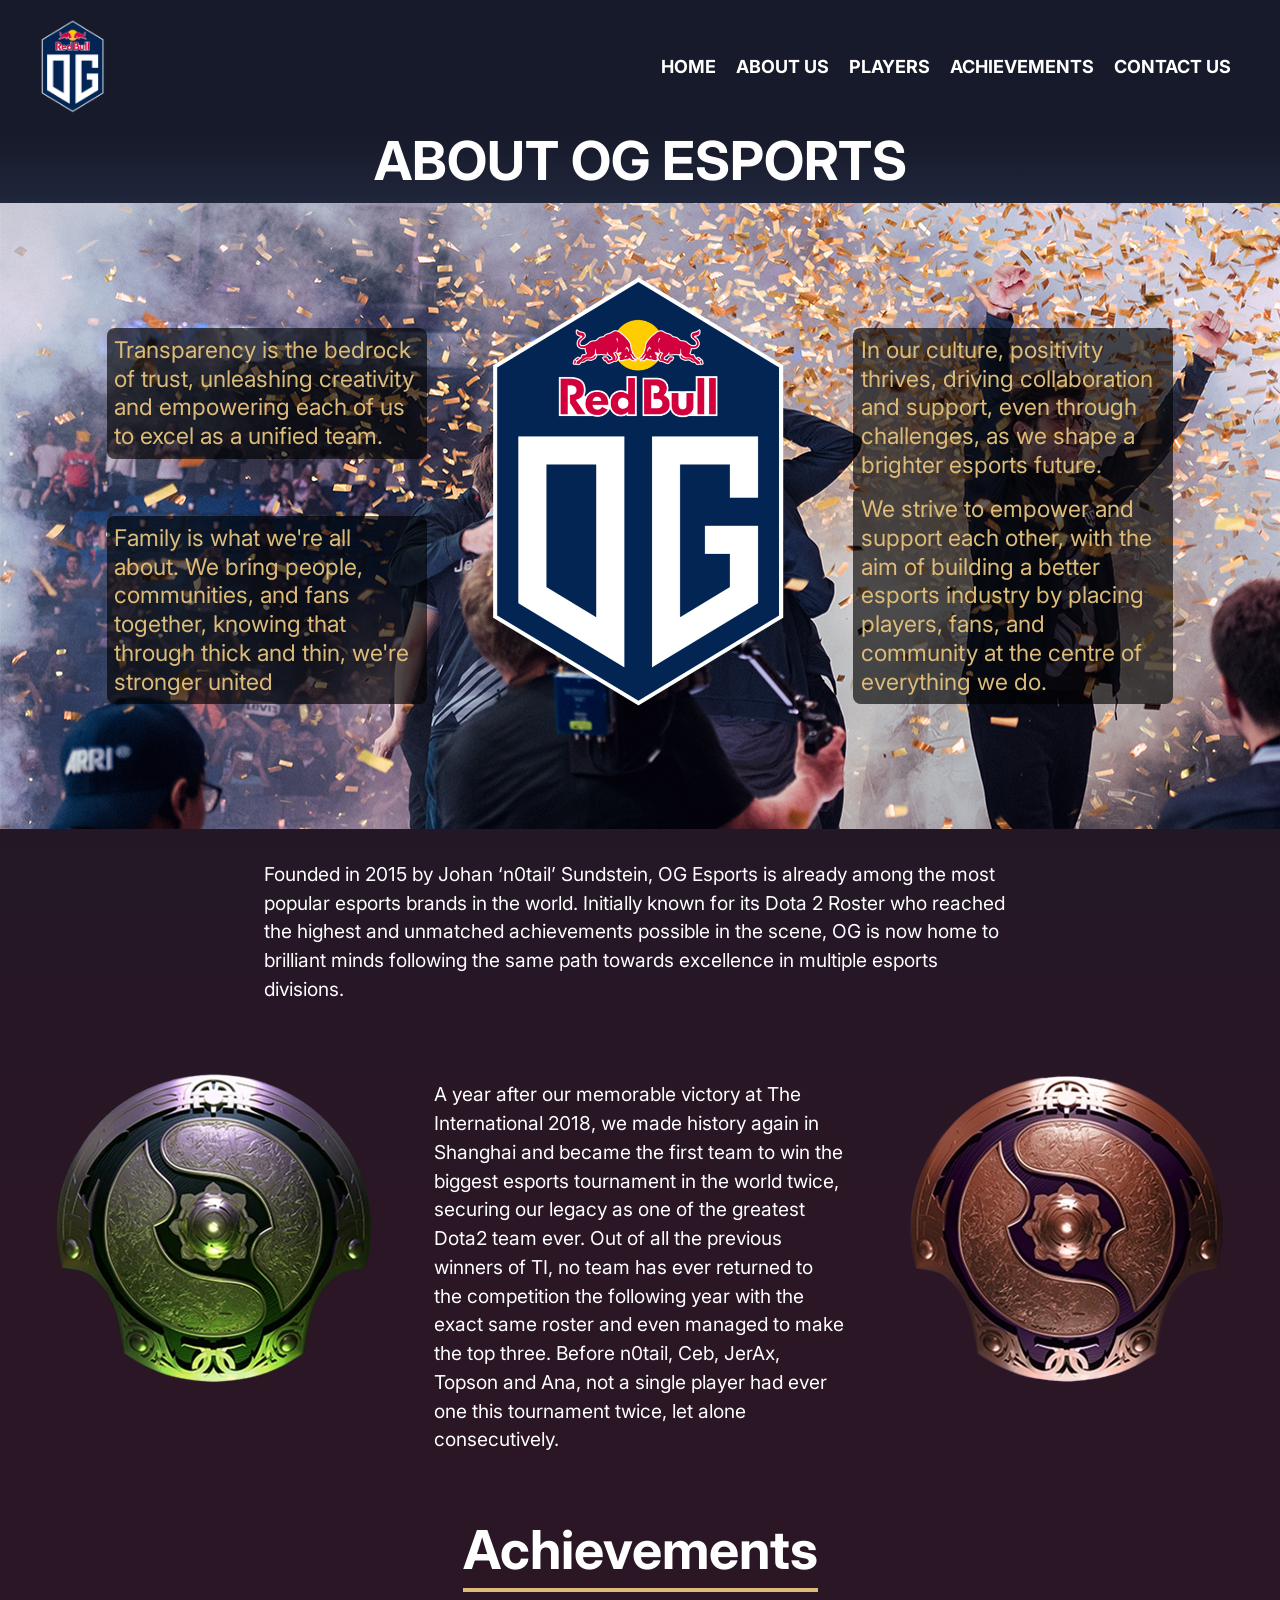
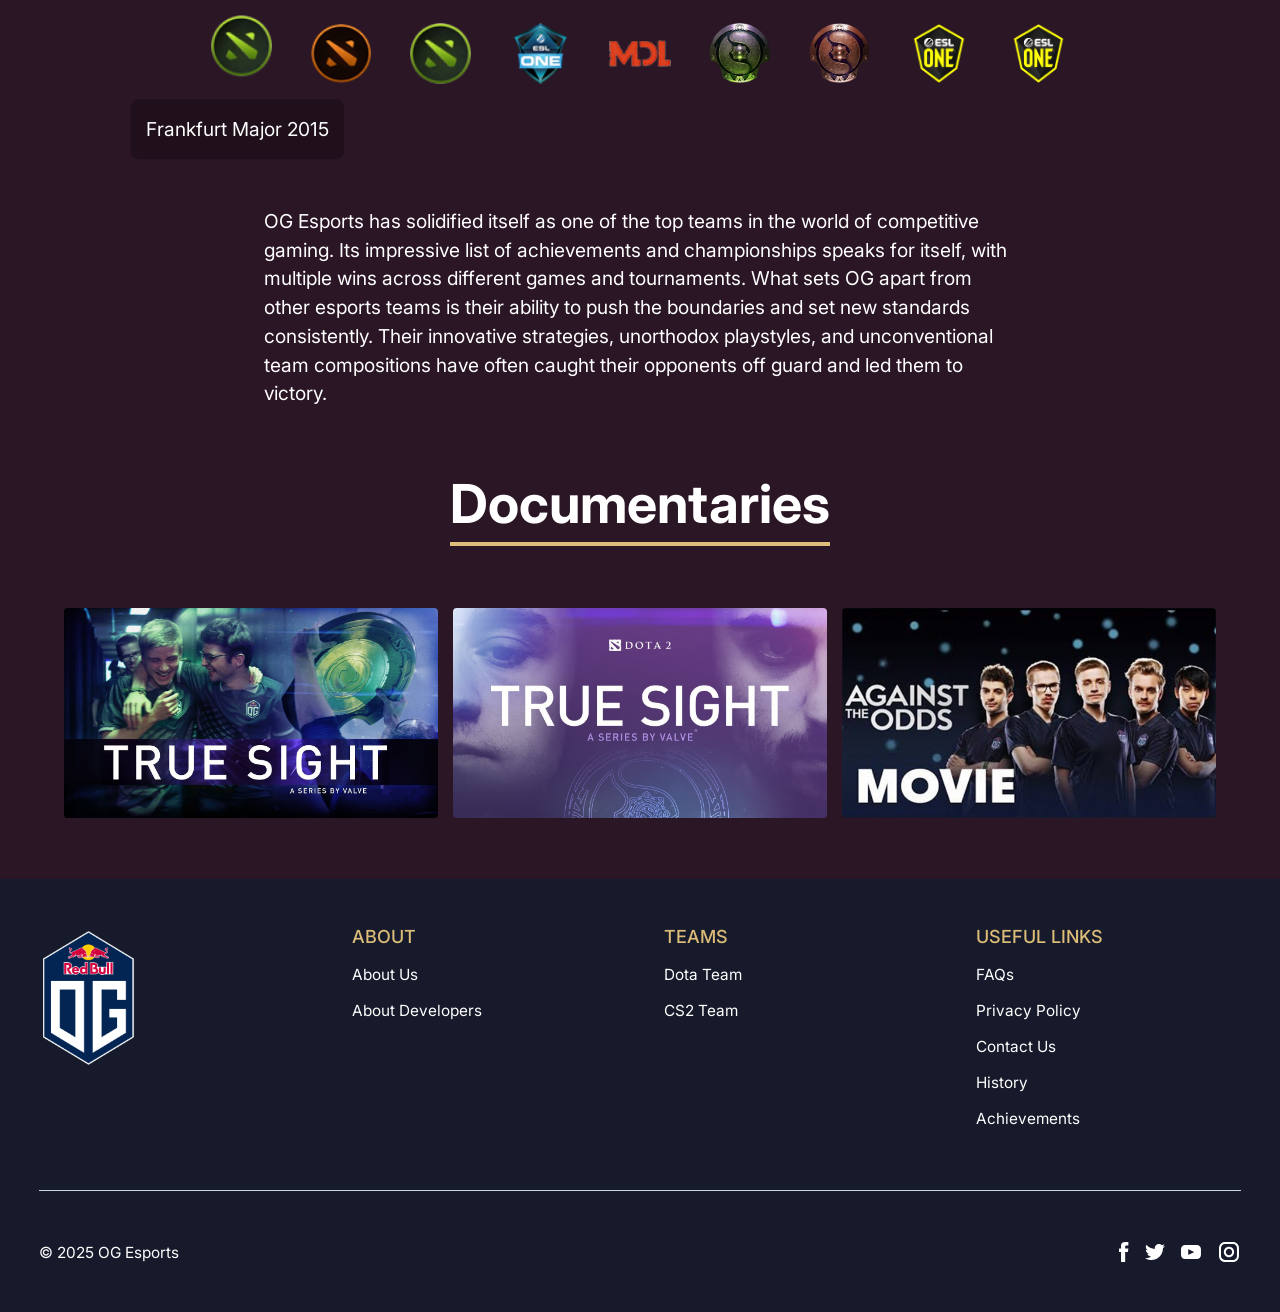
==== commit c38b80c5: "add missing text" ====
--- a/about.html
+++ b/about.html
@@ -9,7 +9,7 @@
 </head>
 <body>
     <div class="wrapper">
-        <header id="header" class="header">
+        <header class="header">
             <div class="header__container">
                 <a href="index.html" class="header__logo">
                     <img src="media/og_logo_2020.png" alt="logo">
@@ -17,24 +17,19 @@
                 <nav class="header__navbar navbar-header">
                     <ul class="navbar-header__list list-navbar-header">
                         <li class="list-navbar-header__item">
-                            <a href="./teams_frontpage.html" class="list-navbar-header__link">Teams</a>
-                        </li>
-                        <li class="list-navbar-header__item">
-                            <span class="list-navbar-header__link">About</span>
-                            <ul class="header__bottom-list">
-                                <li class="header__bottom-list-item">
-                                    <a class="header__bottom-list-link" href="./about.html">About Us</a>
-                                </li>
-                                <li class="header__bottom-list-item">
-                                    <a class="header__bottom-list-link" href="./history_cs.html">History CS2</a>
-                                </li>
-                                <li class="header__bottom-list-item">
-                                    <a class="header__bottom-list-link" href="./history.html">History DOTA2</a>
-                                </li>
-                            </ul>
-                        </li>
-                        <li class="list-navbar-header__item">
-                            <a href="./contacts.html" class="list-navbar-header__link">Contact us</a>
+                            <a href="#" class="list-navbar-header__link">home</a>
+                        </li>
+                        <li class="list-navbar-header__item">
+                            <a href="#" class="list-navbar-header__link">about us</a>
+                        </li>
+                        <li class="list-navbar-header__item">
+                            <a href="#" class="list-navbar-header__link">players</a>
+                        </li>
+                        <li class="list-navbar-header__item">
+                            <a href="#" class="list-navbar-header__link">achievements</a>
+                        </li>
+                        <li class="list-navbar-header__item">
+                            <a href="#" class="list-navbar-header__link">contact us</a>
                         </li>
                     </ul>
                 </nav>
@@ -106,7 +101,9 @@
                             <p class="achievements_dropdown">ESL One Malaysia 2022</p>
                         </div>
                     </div>
-                    <p>Lorem ipsum dolor sit amet consectetur adipisicing elit. Odit expedita nostrum sint obcaecati cumque corporis deserunt, optio amet fuga quis veritatis facere? Ab, provident quod enim fugit atque animi, libero doloremque rerum perferendis iure blanditiis, autem quis impedit sunt voluptas! Animi nostrum mollitia officia, nisi voluptas dolorem totam provident, numquam fuga nihil quisquam blanditiis quis odio rem. Inventore, at. Sed veritatis porro deleniti impedit vitae reprehenderit cumque cupiditate id nisi autem, eligendi, odio perspiciatis similique.</p>
+                    <p>OG Esports has solidified itself as one of the top teams in the world of competitive gaming. Its impressive list of achievements and championships speaks for itself, with multiple wins across different games and tournaments. What sets OG apart from other esports teams is their ability to push the boundaries and set new standards consistently. Their innovative strategies, unorthodox playstyles, and unconventional team compositions have often caught their opponents off guard and led them to victory.
+
+</p>
                     <div class="history_title">
                         <h2>Documentaries</h2>
                     </div>
@@ -130,7 +127,7 @@
                             <h4 class="top-footer__title">about</h4>
                             <ul class="top-footer__list list-top-footer">
                                 <li class="list-top-footer__item">
-                                    <a href="./about.html" class="list-top-footer__link">about us</a>
+                                    <a href="#" class="list-top-footer__link">about us</a>
                                 </li>
                                 <li class="list-top-footer__item">
                                     <a href="#" class="list-top-footer__link">about developers</a>
@@ -141,10 +138,10 @@
                             <h4 class="top-footer__title">teams</h4>
                             <ul class="top-footer__list list-top-footer">
                                 <li class="list-top-footer__item">
-                                    <a href="./teams_dota2.html" class="list-top-footer__link">dota team</a>
-                                </li>
-                                <li class="list-top-footer__item">
-                                    <a href="./teams_cs2.html" class="list-top-footer__link">CS2 team</a>
+                                    <a href="#" class="list-top-footer__link">dota team</a>
+                                </li>
+                                <li class="list-top-footer__item">
+                                    <a href="#" class="list-top-footer__link">CS2 team</a>
                                 </li>
                             </ul>
                         </div>
@@ -152,13 +149,19 @@
                             <h4 class="top-footer__title">useful links</h4>
                             <ul class="top-footer__list list-top-footer">
                                 <li class="list-top-footer__item">
-                                    <a href="./contacts.html" class="list-top-footer__link">Contact us</a>
-                                </li>
-                                <li class="list-top-footer__item">
-                                    <a href="./history_cs.html" class="list-top-footer__link">History CS2</a>
-                                </li>
-                                <li class="list-top-footer__item">
-                                    <a href="./history.html" class="list-top-footer__link">History DOTA2</a>
+                                    <a href="#" class="list-top-footer__link">FAQs</a>
+                                </li>
+                                <li class="list-top-footer__item">
+                                    <a href="#" class="list-top-footer__link">Privacy policy</a>
+                                </li>
+                                <li class="list-top-footer__item">
+                                    <a href="#" class="list-top-footer__link">Contact us</a>
+                                </li>
+                                <li class="list-top-footer__item">
+                                    <a href="#" class="list-top-footer__link">History</a>
+                                </li>
+                                <li class="list-top-footer__item">
+                                    <a href="#" class="list-top-footer__link">achievements</a>
                                 </li>
                             </ul>
                         </div>
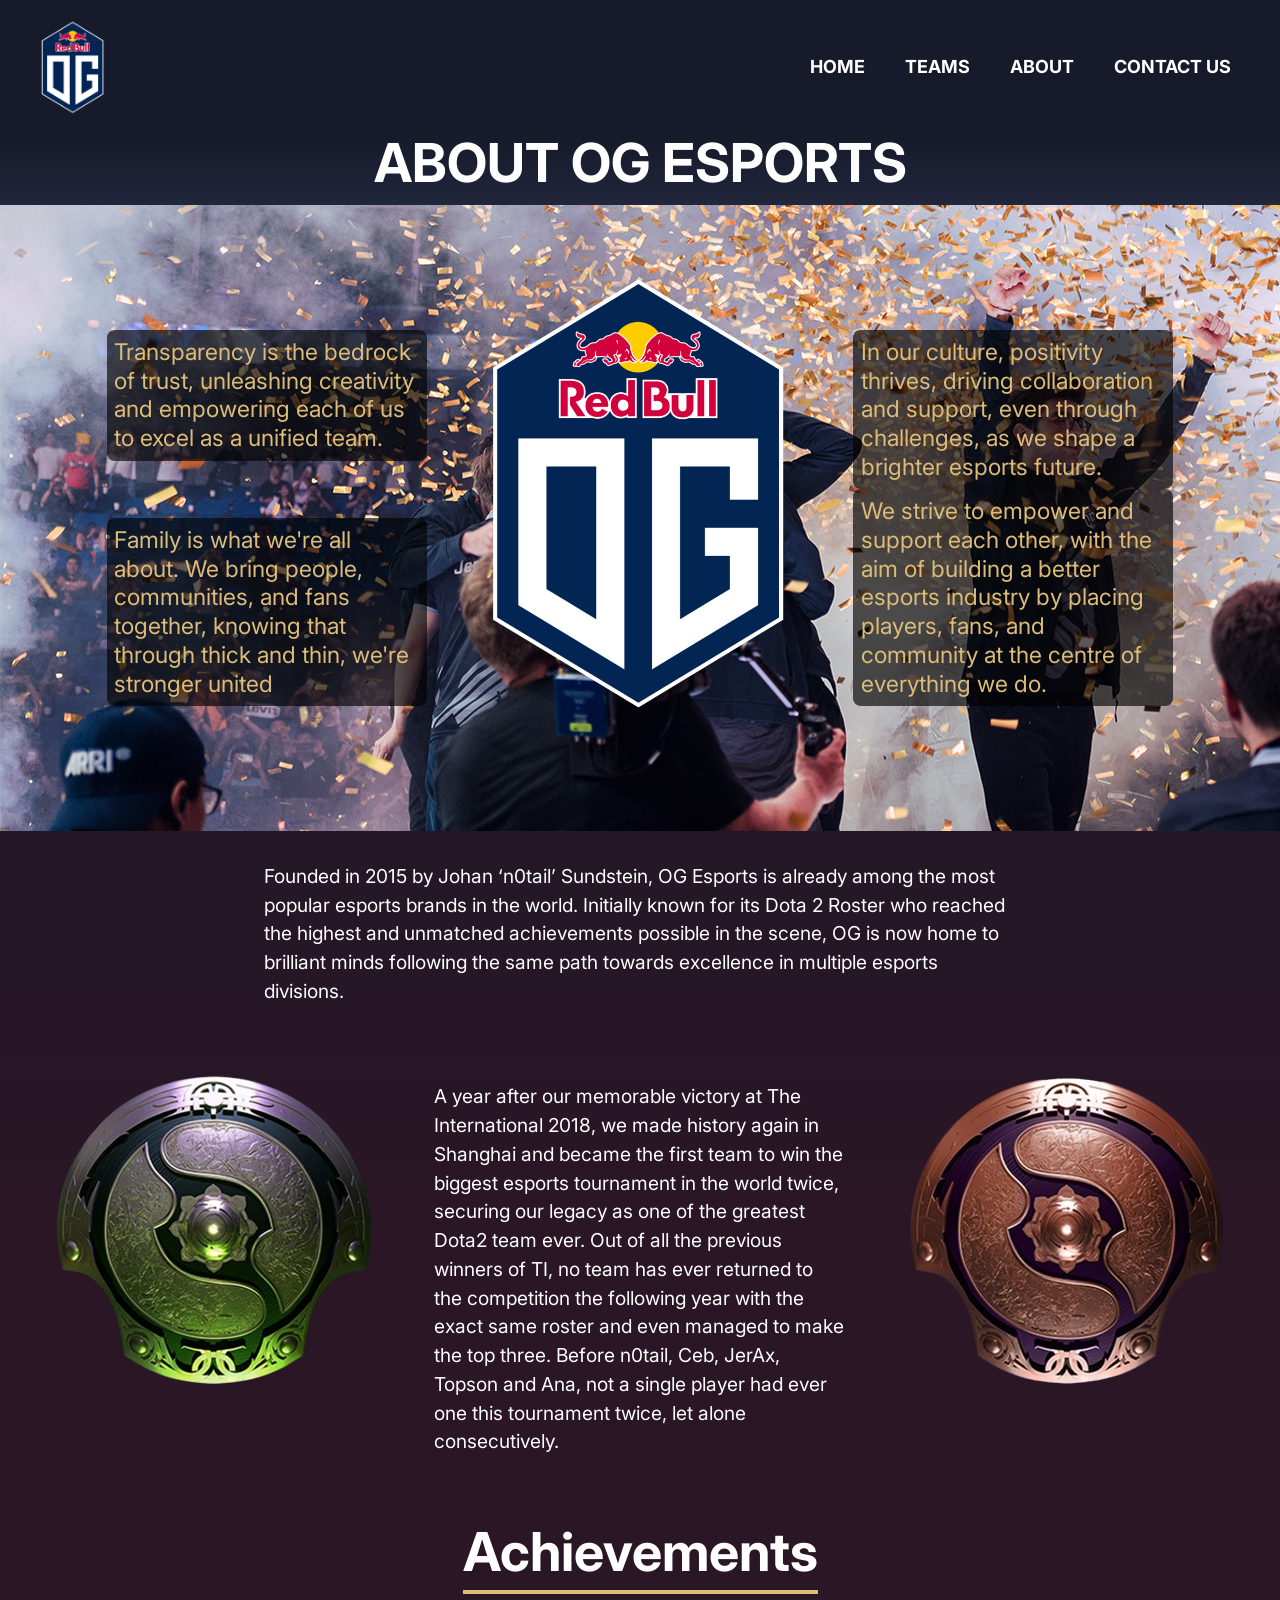
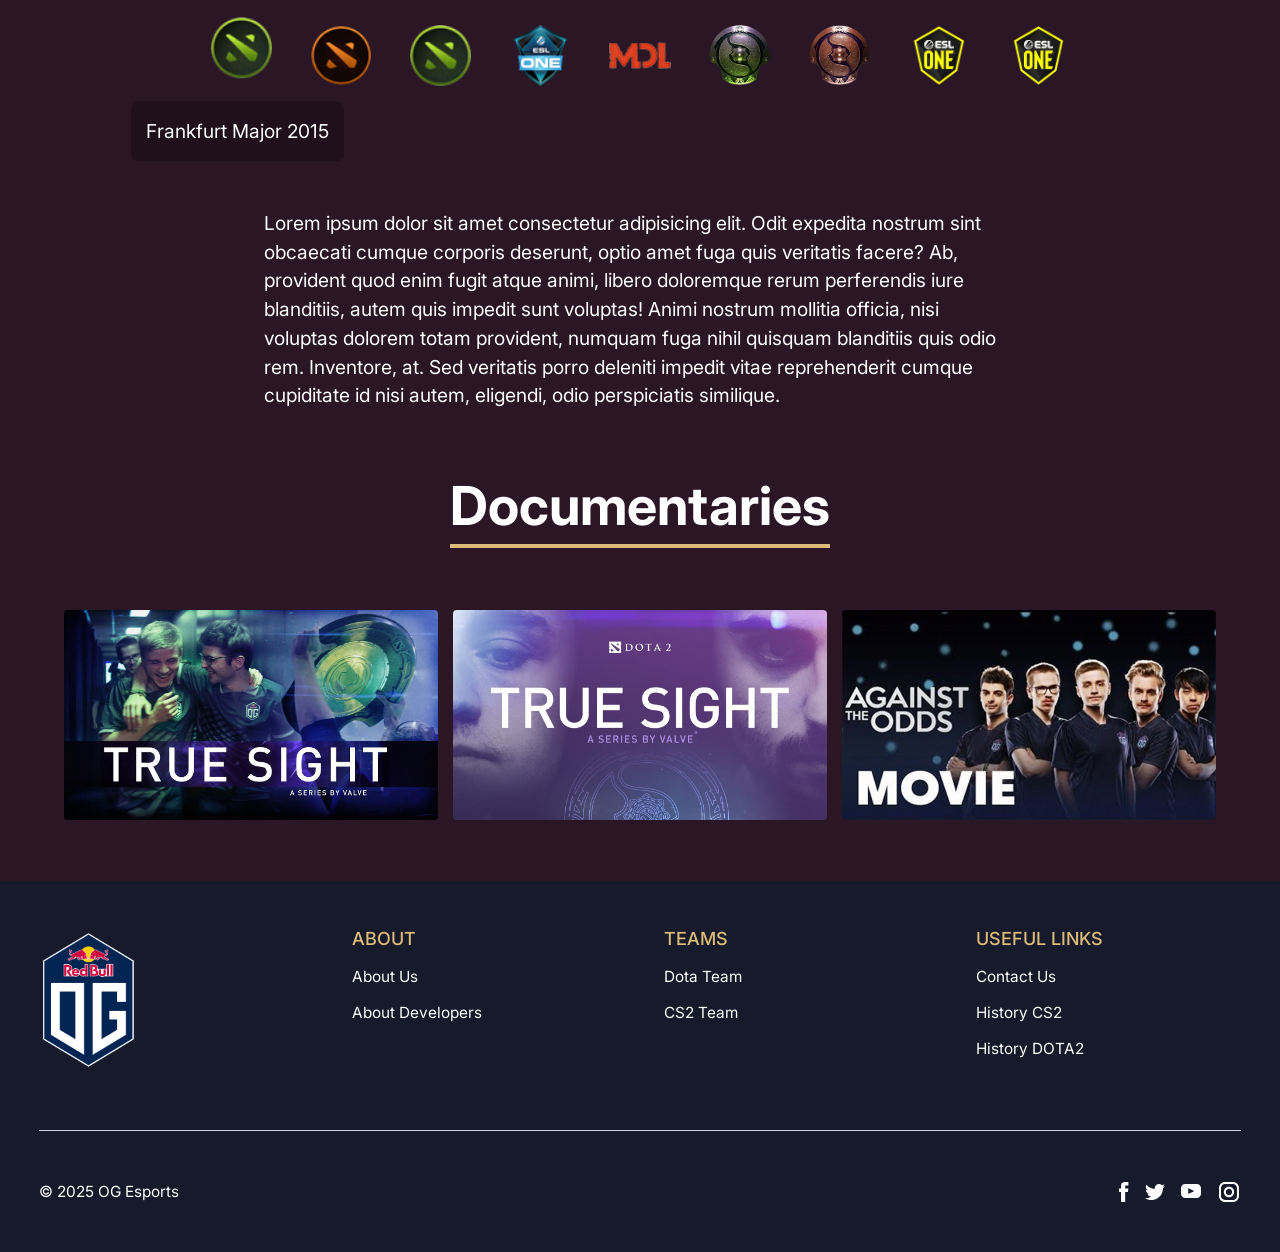
==== commit b992948e: "additional fixes" ====
--- a/about.html
+++ b/about.html
@@ -9,7 +9,7 @@
 </head>
 <body>
     <div class="wrapper">
-        <header class="header">
+        <header id="header" class="header">
             <div class="header__container">
                 <a href="index.html" class="header__logo">
                     <img src="media/og_logo_2020.png" alt="logo">
@@ -17,19 +17,30 @@
                 <nav class="header__navbar navbar-header">
                     <ul class="navbar-header__list list-navbar-header">
                         <li class="list-navbar-header__item">
-                            <a href="#" class="list-navbar-header__link">home</a>
-                        </li>
-                        <li class="list-navbar-header__item">
-                            <a href="#" class="list-navbar-header__link">about us</a>
-                        </li>
-                        <li class="list-navbar-header__item">
-                            <a href="#" class="list-navbar-header__link">players</a>
-                        </li>
-                        <li class="list-navbar-header__item">
-                            <a href="#" class="list-navbar-header__link">achievements</a>
-                        </li>
-                        <li class="list-navbar-header__item">
-                            <a href="#" class="list-navbar-header__link">contact us</a>
+                            <a href="./index.html" class="list-navbar-header__link">Home</a>
+                        </li>
+                        <li class="list-navbar-header__item">
+                            <a href="./teams_frontpage.html" class="list-navbar-header__link">Teams</a>
+                        </li>
+                        <li class="list-navbar-header__item">
+                            <span class="list-navbar-header__link">About</span>
+                            <ul class="header__bottom-list">
+                                <li class="header__bottom-list-item">
+                                    <a class="header__bottom-list-link" href="./about.html">About Us</a>
+                                </li>
+                                <li class="header__bottom-list-item">
+                                    <a class="header__bottom-list-link" href="#">About Devs</a>
+                                </li>
+                                <li class="header__bottom-list-item">
+                                    <a class="header__bottom-list-link" href="./history_cs.html">History CS2</a>
+                                </li>
+                                <li class="header__bottom-list-item">
+                                    <a class="header__bottom-list-link" href="./history.html">History DOTA2</a>
+                                </li>
+                            </ul>
+                        </li>
+                        <li class="list-navbar-header__item">
+                            <a href="./contacts.html" class="list-navbar-header__link">Contact us</a>
                         </li>
                     </ul>
                 </nav>
@@ -101,9 +112,7 @@
                             <p class="achievements_dropdown">ESL One Malaysia 2022</p>
                         </div>
                     </div>
-                    <p>OG Esports has solidified itself as one of the top teams in the world of competitive gaming. Its impressive list of achievements and championships speaks for itself, with multiple wins across different games and tournaments. What sets OG apart from other esports teams is their ability to push the boundaries and set new standards consistently. Their innovative strategies, unorthodox playstyles, and unconventional team compositions have often caught their opponents off guard and led them to victory.
-
-</p>
+                    <p>Lorem ipsum dolor sit amet consectetur adipisicing elit. Odit expedita nostrum sint obcaecati cumque corporis deserunt, optio amet fuga quis veritatis facere? Ab, provident quod enim fugit atque animi, libero doloremque rerum perferendis iure blanditiis, autem quis impedit sunt voluptas! Animi nostrum mollitia officia, nisi voluptas dolorem totam provident, numquam fuga nihil quisquam blanditiis quis odio rem. Inventore, at. Sed veritatis porro deleniti impedit vitae reprehenderit cumque cupiditate id nisi autem, eligendi, odio perspiciatis similique.</p>
                     <div class="history_title">
                         <h2>Documentaries</h2>
                     </div>
@@ -127,7 +136,7 @@
                             <h4 class="top-footer__title">about</h4>
                             <ul class="top-footer__list list-top-footer">
                                 <li class="list-top-footer__item">
-                                    <a href="#" class="list-top-footer__link">about us</a>
+                                    <a href="./about.html" class="list-top-footer__link">about us</a>
                                 </li>
                                 <li class="list-top-footer__item">
                                     <a href="#" class="list-top-footer__link">about developers</a>
@@ -138,10 +147,10 @@
                             <h4 class="top-footer__title">teams</h4>
                             <ul class="top-footer__list list-top-footer">
                                 <li class="list-top-footer__item">
-                                    <a href="#" class="list-top-footer__link">dota team</a>
-                                </li>
-                                <li class="list-top-footer__item">
-                                    <a href="#" class="list-top-footer__link">CS2 team</a>
+                                    <a href="./teams_dota2.html" class="list-top-footer__link">dota team</a>
+                                </li>
+                                <li class="list-top-footer__item">
+                                    <a href="./teams_cs2.html" class="list-top-footer__link">CS2 team</a>
                                 </li>
                             </ul>
                         </div>
@@ -149,19 +158,13 @@
                             <h4 class="top-footer__title">useful links</h4>
                             <ul class="top-footer__list list-top-footer">
                                 <li class="list-top-footer__item">
-                                    <a href="#" class="list-top-footer__link">FAQs</a>
-                                </li>
-                                <li class="list-top-footer__item">
-                                    <a href="#" class="list-top-footer__link">Privacy policy</a>
-                                </li>
-                                <li class="list-top-footer__item">
-                                    <a href="#" class="list-top-footer__link">Contact us</a>
-                                </li>
-                                <li class="list-top-footer__item">
-                                    <a href="#" class="list-top-footer__link">History</a>
-                                </li>
-                                <li class="list-top-footer__item">
-                                    <a href="#" class="list-top-footer__link">achievements</a>
+                                    <a href="./contacts.html" class="list-top-footer__link">Contact us</a>
+                                </li>
+                                <li class="list-top-footer__item">
+                                    <a href="./history_cs.html" class="list-top-footer__link">History CS2</a>
+                                </li>
+                                <li class="list-top-footer__item">
+                                    <a href="./history.html" class="list-top-footer__link">History DOTA2</a>
                                 </li>
                             </ul>
                         </div>
--- a/style.css
+++ b/style.css
@@ -47,6 +47,7 @@
     align-items: center;
     justify-content: space-between;
     column-gap: 1rem;
+    height: 100px;
 }
 
 .header__logo {
@@ -69,12 +70,16 @@
 }
 
 .header__navbar {
-    min-width: 20rem;
+    height: 100%;
+}
+
+.navbar-header__list {
+    column-gap: 20px;
 }
 
 .list-navbar-header__item {
     position: relative;
-    padding: 0 10px;
+    padding: 40px 10px;
 }
 
 .list-navbar-header__link {
@@ -86,24 +91,30 @@
     cursor: pointer;
 }
 
-.header__bottom-list {
-    display: none;
-}
-
-.list-navbar-header__item:hover .header__bottom-list{
-    position: absolute;
-    width: 180px;
-    padding: 20px 0;
-    left: -15px;
-    top: 100%;
-    color: white;
-    font-weight: 500;
-    text-transform: uppercase;
-    display: flex;
-    flex-direction: column;
-    row-gap: 1rem;
-    font-size: 16px;
-    background: #161A2A;
+@media screen and (min-width: 767.98px) {
+    .header__bottom-list {
+        opacity: 0;
+        visibility: hidden;
+        position: absolute;
+        width: 180px;
+        padding-top: 20px;
+        left: -15px;
+        top: 100%;
+        color: white;
+        font-weight: 500;
+        text-transform: uppercase;
+        flex-direction: column;
+        font-size: 16px;
+        background: #161A2A;
+    }
+    
+    .list-navbar-header__item:hover .header__bottom-list{
+        display: flex;
+        position: absolute;
+        opacity: 1;
+        visibility: visible;
+        transition: 0.3s;
+    }
 }
 
 .header__bottom-list-item {
@@ -1855,10 +1866,6 @@
         padding-inline: 15px;
         overflow: auto;
         transition: left 0.3s;
-    }
-
-    .fixed-header {
-        position: fixed;
     }
 
     .navbar-header::before {
@@ -1946,6 +1953,10 @@
         transform: rotate(-45deg);
         bottom: 50%; 
     }
+    .open-menu body {
+        overflow: hidden;
+    }
+
     #history_wrapper{
         display: block;
         padding: 0.75rem;
@@ -2035,25 +2046,38 @@
         grid-template-columns: 1fr;
     }
 
+    .navbar-header__list {
+        padding-top: 0;
+        width: 100%;
+    }
+
+    .list-navbar-header__link {
+        z-index: 20;
+    }
 
     .list-navbar-header__item {
         text-align: right;
         padding: 10px 0;
-    }
-    
-    .list-navbar-header__item:hover .header__bottom-list{
-        position: relative;
+        width: 100vw;
+    }
+
+    .header__bottom-list {
+        display: none;
         width: 200px;
-        padding: 10px 0;
+        padding-top: 20px;
         left: 20px;
         color: white;
         font-weight: 600;
         text-transform: uppercase;
-        display: flex;
         flex-direction: column;
-        row-gap: 1rem;
         font-size: 18px;
         background: #161A2A;
+        width: 100%;
+    }
+
+    .drop_appear {
+        position: relative;
+        display: flex;
     }
 }
 
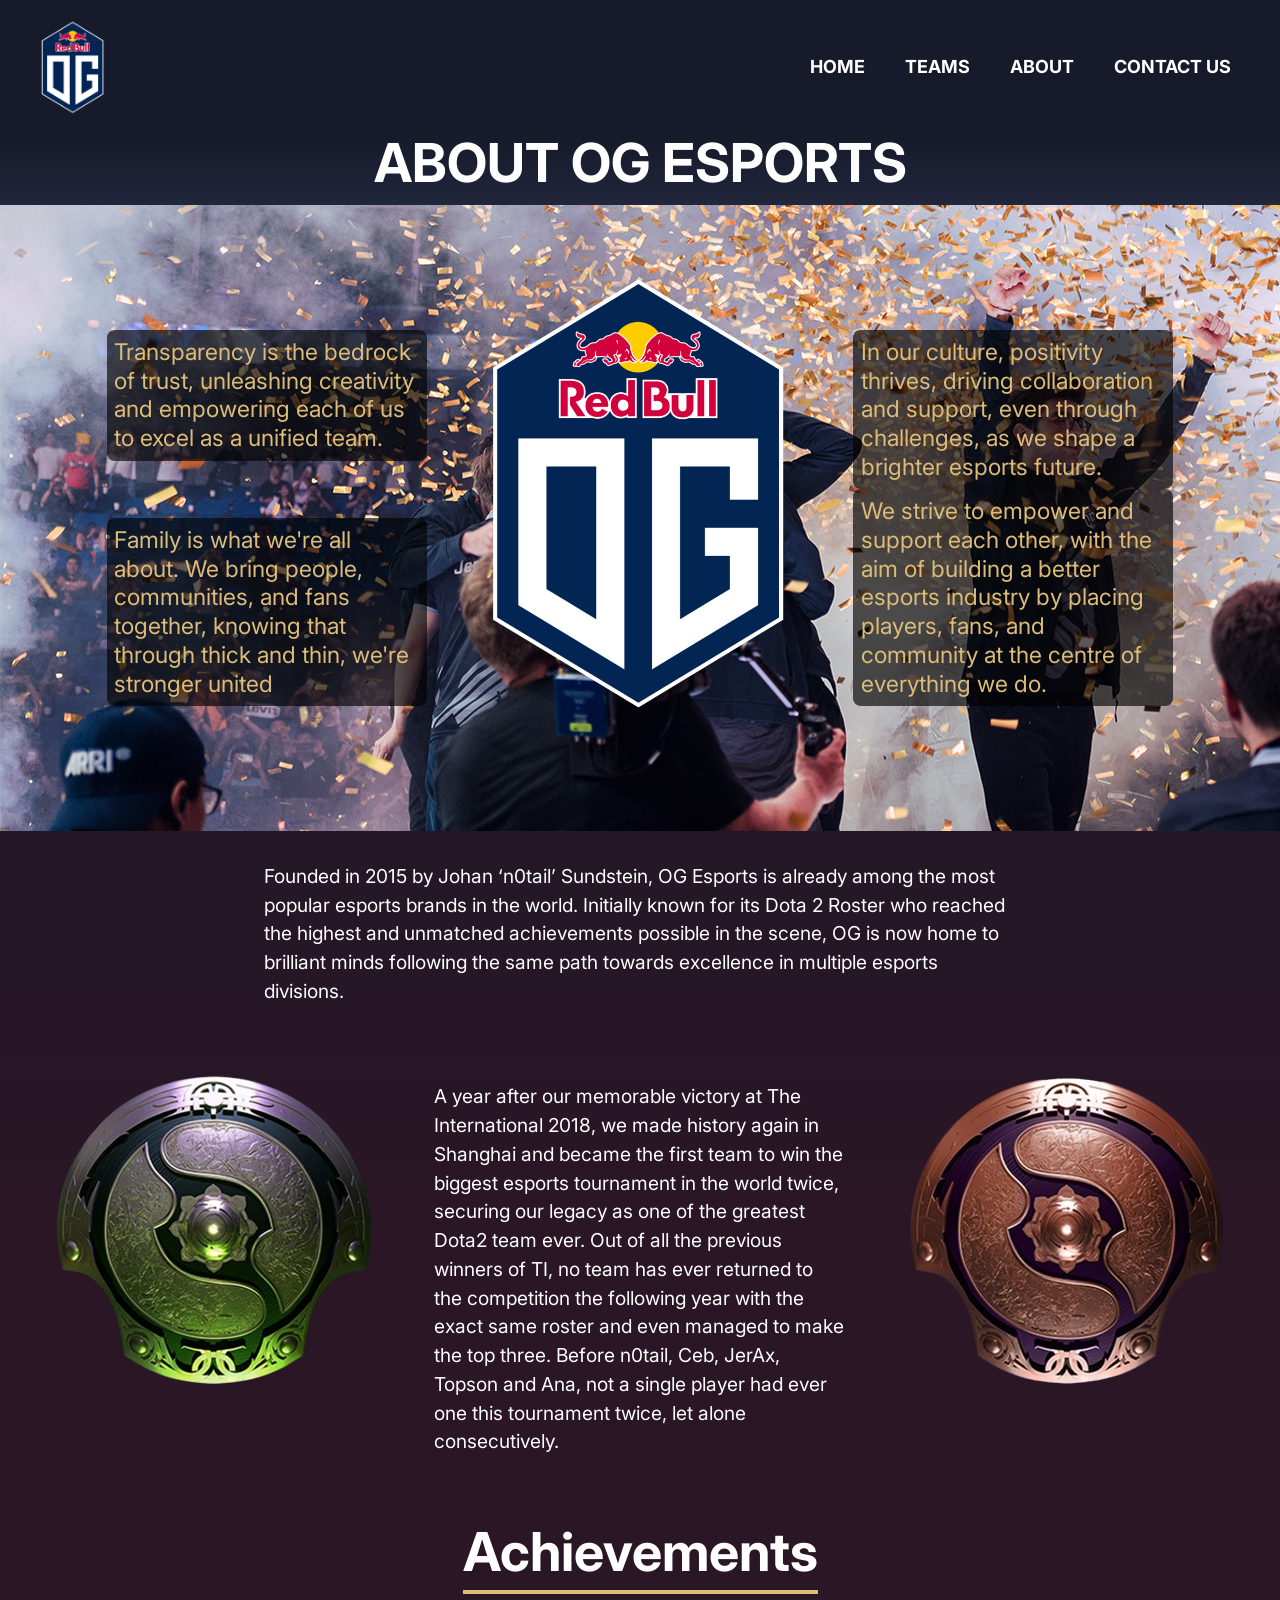
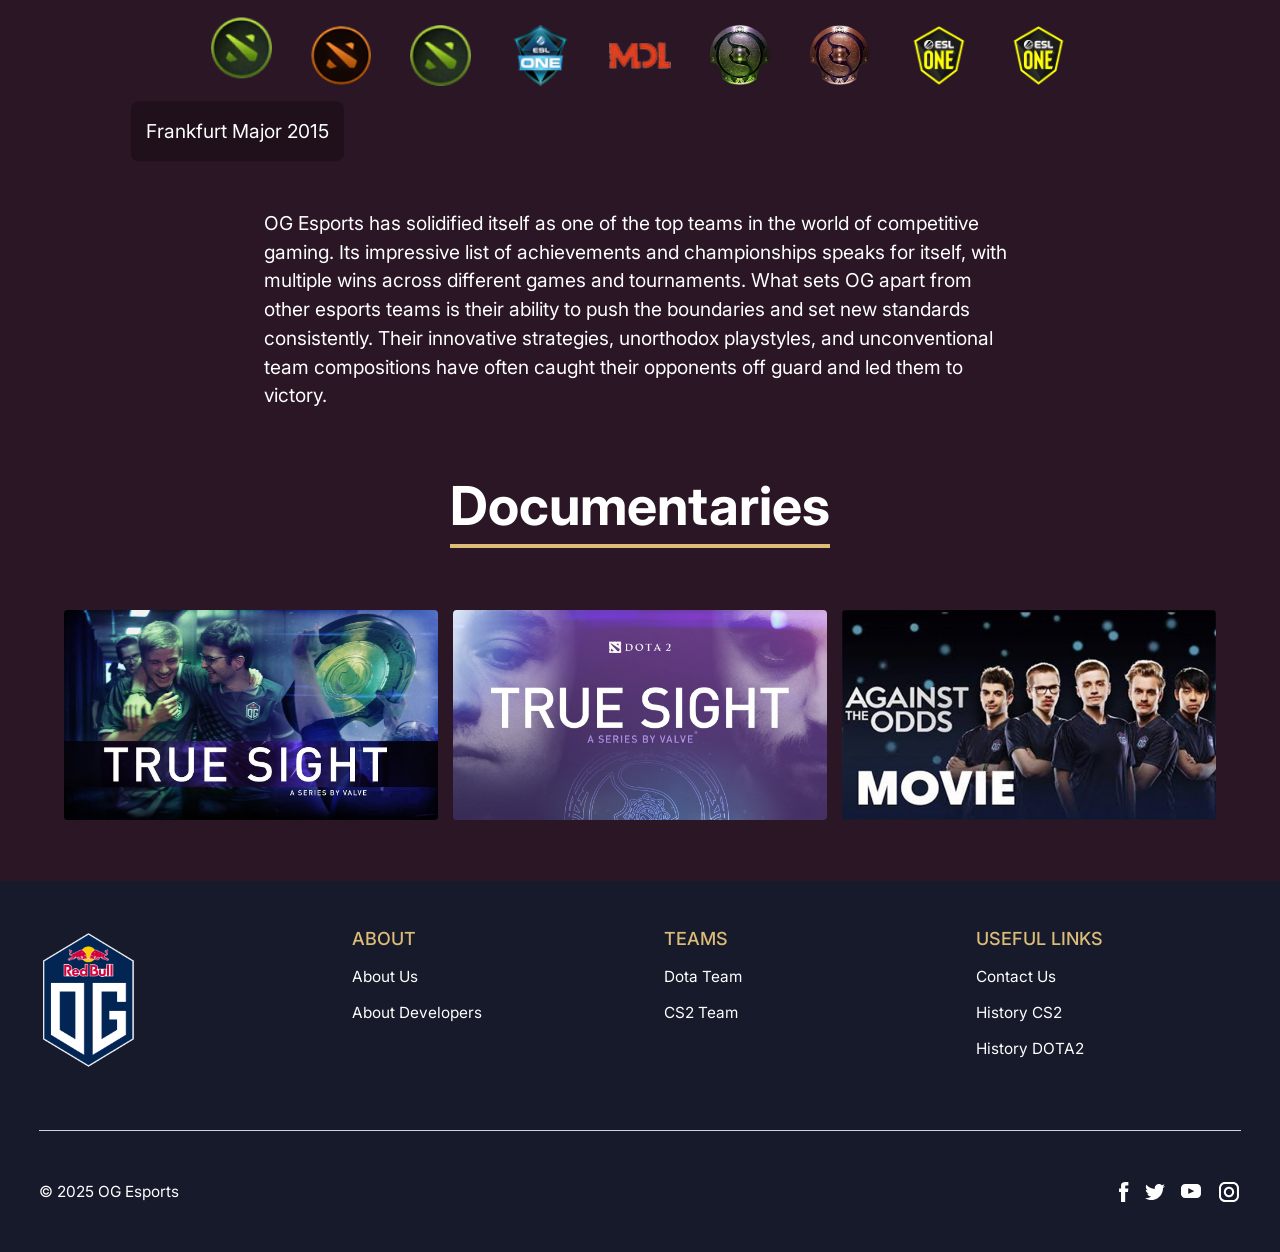
==== commit ee534aa0: "Merge branch 'fill_fixes'" ====
--- a/about.html
+++ b/about.html
@@ -7,7 +7,7 @@
     <link rel="stylesheet" href="style.css">
     <link rel="icon" type="image/x-icon" href="media/og_logo_square_small.png">
 </head>
-<body>
+<body class="preload">
     <div class="wrapper">
         <header id="header" class="header">
             <div class="header__container">
@@ -112,7 +112,9 @@
                             <p class="achievements_dropdown">ESL One Malaysia 2022</p>
                         </div>
                     </div>
-                    <p>Lorem ipsum dolor sit amet consectetur adipisicing elit. Odit expedita nostrum sint obcaecati cumque corporis deserunt, optio amet fuga quis veritatis facere? Ab, provident quod enim fugit atque animi, libero doloremque rerum perferendis iure blanditiis, autem quis impedit sunt voluptas! Animi nostrum mollitia officia, nisi voluptas dolorem totam provident, numquam fuga nihil quisquam blanditiis quis odio rem. Inventore, at. Sed veritatis porro deleniti impedit vitae reprehenderit cumque cupiditate id nisi autem, eligendi, odio perspiciatis similique.</p>
+                    <p>OG Esports has solidified itself as one of the top teams in the world of competitive gaming. Its impressive list of achievements and championships speaks for itself, with multiple wins across different games and tournaments. What sets OG apart from other esports teams is their ability to push the boundaries and set new standards consistently. Their innovative strategies, unorthodox playstyles, and unconventional team compositions have often caught their opponents off guard and led them to victory.
+
+</p>
                     <div class="history_title">
                         <h2>Documentaries</h2>
                     </div>
--- a/style.css
+++ b/style.css
@@ -3,6 +3,19 @@
 html{
     scroll-behavior: smooth
 }
+
+.preload * {
+    transition: none !important;
+    animation-duration: 0.001s !important;
+}
+
+.no-transition *,
+.no-transition *::before,
+.no-transition *::after {
+  transition: none !important;
+}
+
+
 .wrapper {
     display: flex;
     flex-direction: column;
@@ -97,7 +110,7 @@
         visibility: hidden;
         position: absolute;
         width: 180px;
-        padding-top: 20px;
+        padding-top: 20px;  
         left: -15px;
         top: 100%;
         color: white;
@@ -106,6 +119,7 @@
         flex-direction: column;
         font-size: 16px;
         background: #161A2A;
+        transition: 0.3s;
     }
     
     .list-navbar-header__item:hover .header__bottom-list{
@@ -113,14 +127,13 @@
         position: absolute;
         opacity: 1;
         visibility: visible;
-        transition: 0.3s;
     }
 }
 
 .header__bottom-list-item {
+    transition: 0.2s;
 }
 .header__bottom-list-item:hover {
-    transition: 0.2s;
     background-color: #0D0F1D;
 }
 .header__bottom-list-link {
@@ -128,7 +141,7 @@
     width: 100%;
 }
 
-.list-navbar-header__link::before {
+.list-navbar-header__link::after {
     content: '';
     background-color: #fff;
     display: block;
@@ -140,7 +153,7 @@
     transition: all 0.3s ease-in-out;
 }
 
-.list-navbar-header__link:hover.list-navbar-header__link::before {
+.list-navbar-header__link:hover.list-navbar-header__link::after {
     width: 100%;
 }
 
@@ -177,7 +190,7 @@
 }
 .hero-header-component {
     max-width: 100%;
-    height: 35rem;
+    height: 40rem;
 }
 .hero-header-content {
     display: grid;
@@ -189,7 +202,7 @@
     grid-template-rows: auto;
     grid-auto-columns: 1fr;
     column-gap: 3.5rem;
-    padding: 0 40px 40px 40px;
+    padding: 0 40px 100px 40px;
     max-width: 85rem;
     margin: 0 auto;
 }
@@ -253,7 +266,7 @@
     line-height: 1.2em;
 }
 .text-small {
-    font-size: 1rem;
+    font-size: 1.1rem;
     font-weight: 300;
     line-height: 1.7em;
 }
@@ -275,6 +288,13 @@
 .primary-button:hover {
     background-color: rgb(232, 232, 232);
 }
+
+@media screen and (max-width: 1000px) {
+    .hero-header-content {
+        padding: 0 40px 50px 40px;
+    }
+}
+
 
 @media screen and (max-width: 800px) {
     
@@ -386,7 +406,7 @@
 }
 .text-style-quote {
     font-style: italic;
-    font-size: 1rem;
+    font-size: 1.1rem;
     line-height: 1.5em;
 }
 .story-image-wrapper {
@@ -400,33 +420,7 @@
     height: 100%;
     object-fit: cover;
     background-size: cover;
-    filter: opacity(0.7);
-}
-
-@media screen and (max-width: 900px) {
-    .story-grid {
-        grid-template-columns: 1fr;
-    }
-    .story-header-wrapper {
-        grid-column: 1/2;
-        grid-row: 1/2;
-    }
-    .story-outline-wrapper {
-        grid-column: 1/2;
-        grid-row: 2/3;
-    }
-    .story-statement-wrapper {
-        grid-column: 1/2;
-        grid-row: 3/4;
-    }
-    .story-mission {
-        grid-column: 1/2;
-        grid-row: 4/5;
-    }
-    .story-image-wrapper {
-        grid-column: 1/2;
-        grid-row: 6/6;
-    }
+    filter: opacity(0.7) brightness(0.9);
 }
 
 /* Story Main End  */
@@ -460,7 +454,7 @@
     min-width: 20rem;
 }
 .logos-teams-wrapper {
-    margin: 2rem 0;
+    margin: 3rem 0;
 }
 .logos-teams-grid {
     display: flex;
@@ -481,10 +475,10 @@
     height: 100%;
     object-fit: cover;
     background-size: cover;
-    filter: opacity(0.7);
-}
-
-@media screen and (max-width: 1100px) {
+    filter: opacity(0.7) brightness(0.9);
+}
+
+@media screen and (max-width: 1300px) {
     .teams-content {
         max-width: 100%;
     }
@@ -497,10 +491,21 @@
     .teams-image-wrapper {
         min-height: 25rem;
     }
+    .story-statement-wrapper {
+        grid-column: 1/2;
+        grid-row: 3/4;
+    }
+    .story-mission {
+        grid-column: 2/3;
+        grid-row: 3/5;
+    }
+    .story-image-wrapper {
+        grid-column: 1/2;
+        grid-row: 4/5;
+    }
 }
 
 @media screen and (max-width: 900px) {
-    
     .team-grid {
         grid-template-columns: 1fr;
     }
@@ -511,6 +516,30 @@
     .teams-image-wrapper {
         grid-column: 1/2;
         grid-row: 2/3;
+    }
+
+    .story-grid {
+        grid-template-columns: 1fr;
+    }
+    .story-header-wrapper {
+        grid-column: 1/2;
+        grid-row: 1/2;
+    }
+    .story-outline-wrapper {
+        grid-column: 1/2;
+        grid-row: 2/3;
+    }
+    .story-statement-wrapper {
+        grid-column: 1/2;
+        grid-row: 3/4;
+    }
+    .story-mission {
+        grid-column: 1/2;
+        grid-row: 4/5;
+    }
+    .story-image-wrapper {
+        grid-column: 1/2;
+        grid-row: 6/6;
     }
 }
 
@@ -1172,7 +1201,7 @@
     width: 100%;
     max-width: 85rem;
     margin: 0 auto;
-    height: 35rem;
+    height: 40rem;
 }
 .ogroster-header-content {
     display: flex;
@@ -1868,11 +1897,15 @@
         transition: left 0.3s;
     }
 
+    .fixed-header {
+        position: fixed;
+    }
+
     .navbar-header::before {
         content: "";
         position: fixed;
         z-index: 10;
-        height: 128px;
+        height: 136px;
         width: 100%;
         top: 0;
         left: 0;
@@ -2075,9 +2108,30 @@
         width: 100%;
     }
 
+    .drop-arrow::before {
+        content: '';
+        display: block;
+        background-image: url(./media/arrow.svg);
+        background-repeat: no-repeat;
+        background-size: contain;
+        width: 12px;
+        height: 100%;
+        position: absolute;
+        top: 28%;
+        left: -21px;
+        z-index: 100;
+        transition: 0.3s;
+    }
+
     .drop_appear {
         position: relative;
         display: flex;
+    }
+
+    .drop-arrow.arrow-active::before {
+        transform: rotate(90deg);
+        top: 0;
+        left: -29.6px;
     }
 }
 
